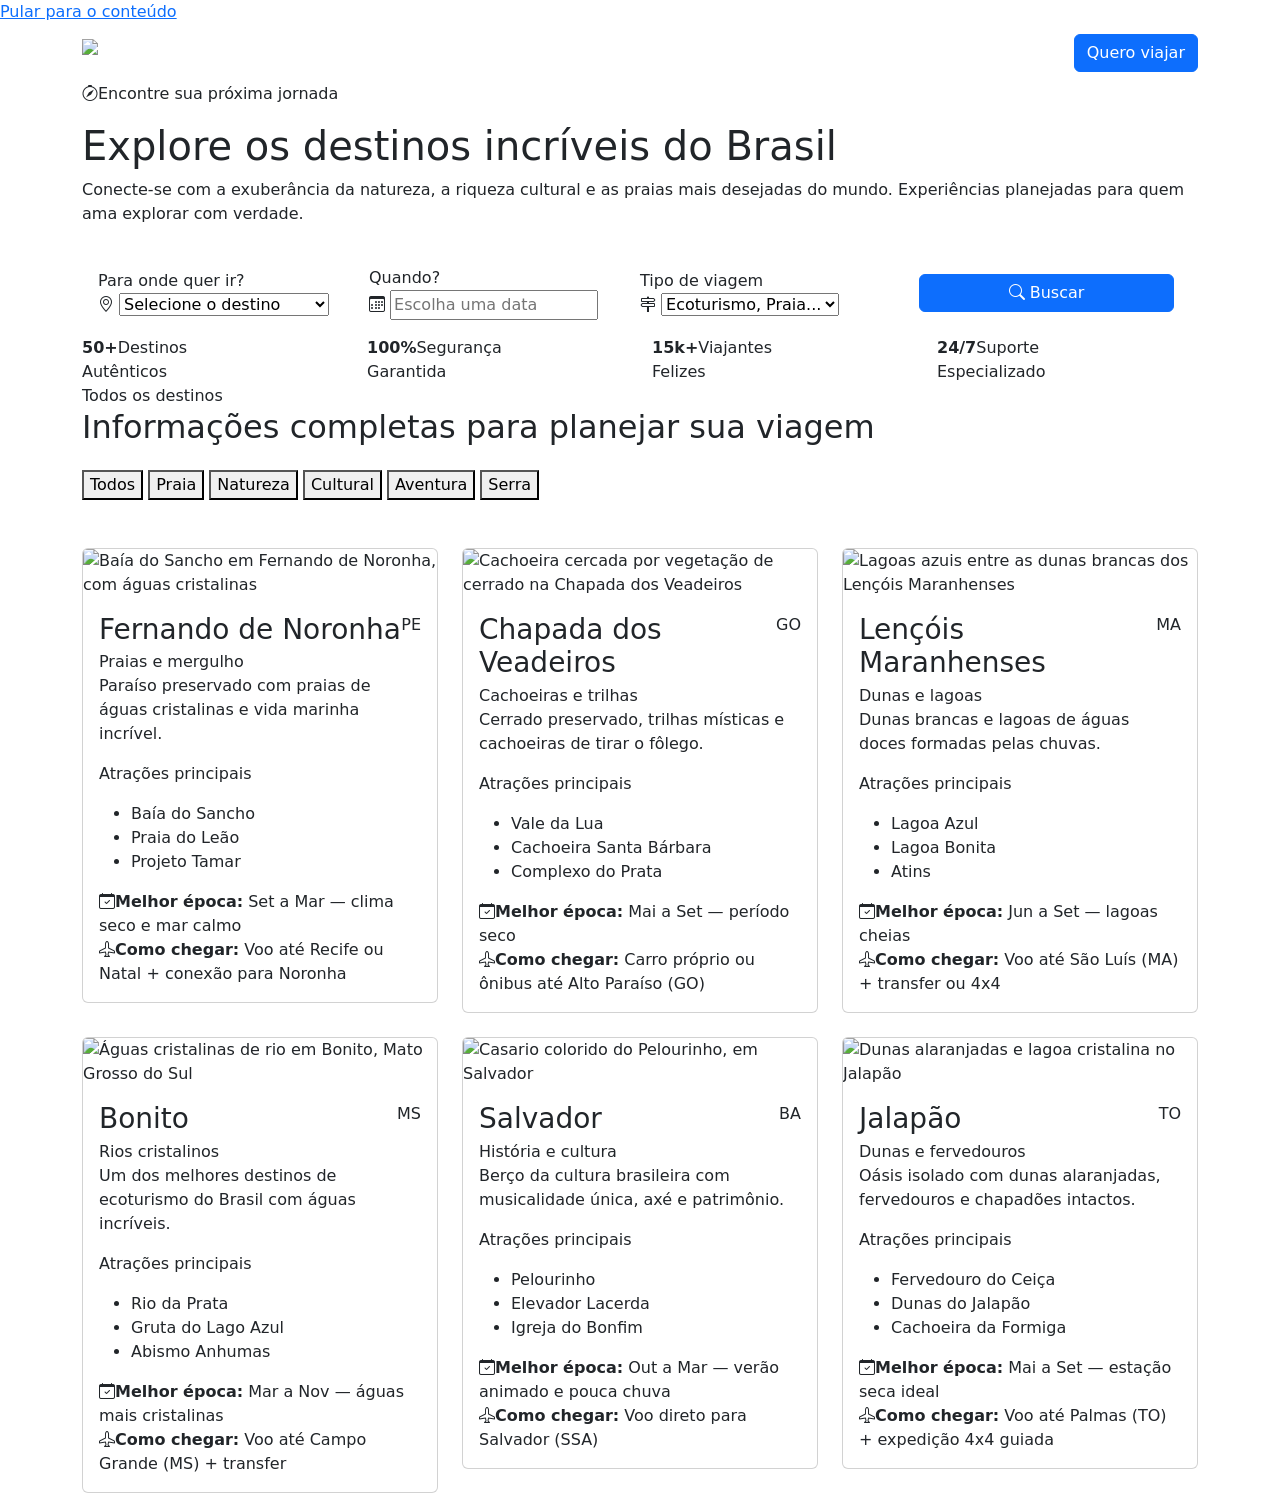
==== destinos.html @ 264ceb50 "Creação da pagina destinos.html" ====
<!DOCTYPE html>
<html lang="pt-BR">
<head>
    <meta charset="UTF-8">
    <meta name="viewport" content="width=device-width, initial-scale=1.0">
    <title>Destinos | Descubra Brasil - os lugares mais incríveis do país</title>
    <meta name="description" content="Explore destinos turísticos por todo o Brasil: praias, ecoturismo, cultura e aventura. Atrações, melhor época para visitar e como chegar em cada um.">
    <meta name="keywords" content="destinos turísticos brasil, praias, ecoturismo, roteiros de viagem, passeios brasil">
    <link rel="canonical" href="https://www.descubrabrasil.com.br/destinos.html">
    <meta property="og:title" content="Destinos | Descubra Brasil">
    <meta property="og:description" content="Conecte-se com a exuberância da natureza, a riqueza cultural e as praias mais desejadas do Brasil.">
    <meta property="og:image" content="img/destinos/fundoHeroDestinos.png">
    <meta property="og:type" content="website">
    <meta property="og:locale" content="pt_BR">
    <link rel="icon" href="img/geral/LogoAgencia.png" type="image/svg+xml">
    <link rel="preconnect" href="https://fonts.googleapis.com">
    <link href="https://fonts.googleapis.com/css2?family=Playfair+Display:wght@600;700&family=Inter:wght@400;500;600;700&family=Sacramento&display=swap" rel="stylesheet">
    <link rel="stylesheet" href="https://cdn.jsdelivr.net/npm/bootstrap@5.3.3/dist/css/bootstrap.min.css">
    <link rel="stylesheet" href="https://cdn.jsdelivr.net/npm/bootstrap-icons@1.11.3/font/bootstrap-icons.min.css">
    <link rel="stylesheet" href="css/style.css">
    <link rel="stylesheet" href="css/paginas.css">
    <link rel="stylesheet" href="css/responsive.css">
</head>
<body>
    <a href="#conteudo-principal" class="pular-para-conteudo">Pular para o conteúdo</a>

    <nav class="navbar navbar-expand-lg navbar-dark navbar-descubra sticky-top">
        <div class="container">
            <a class="navbar-brand" href="index.html">
                <img src="img/geral/LogoAgencia.png" alt="Descubra Brasil - página inicial" width="46" height="46">
                <span>Descubra Brasil</span>
            </a>
            <button class="navbar-toggler" type="button" data-bs-toggle="collapse" data-bs-target="#navPrincipal" aria-controls="navPrincipal" aria-expanded="false" aria-label="Abrir menu de navegação">
                <span class="navbar-toggler-icon"></span>
            </button>
            <div class="collapse navbar-collapse" id="navPrincipal">
                <ul class="navbar-nav mx-auto mb-2 mb-lg-0 gap-lg-2">
                    <li class="nav-item"><a class="nav-link" href="index.html">Início</a></li>
                    <li class="nav-item"><a class="nav-link active" aria-current="page" href="destinos.html">Destinos</a></li>
                    <li class="nav-item"><a class="nav-link" href="pacotes.html">Pacotes</a></li>
                    <li class="nav-item"><a class="nav-link" href="sobre.html">Sobre nós</a></li>
                </ul>
                <a href="pacotes.html" class="btn btn-primary">Quero viajar</a>
            </div>
        </div>
    </nav>

    <main id="conteudo-principal">
       
        <section class="hero" style="background-image: url('img/destinos/fundoHeroDestinos.png');">
            <div class="container">
                <div class="hero-conteudo centralizado">
                    <span class="selo-hero mb-3 d-inline-flex"><i class="bi bi-compass"></i> Encontre sua próxima jornada</span>
                    <h1>Explore os destinos incríveis do Brasil</h1>
                    <p class="hero-texto mb-4">Conecte-se com a exuberância da natureza, a riqueza cultural e as praias mais desejadas do mundo. Experiências planejadas para quem ama explorar com verdade.</p>
                </div>

                <form class="busca-hero row g-0 align-items-center p-3" role="search" aria-label="Buscar destino" onsubmit="return false;">
                    <div class="col-md-3 campo-busca">
                        <label for="busca-destino">Para onde quer ir?</label>
                        <div class="valor-campo"><i class="bi bi-geo-alt"></i>
                            <select id="busca-destino" name="destino" class="form-select-plain">
                                <option value="">Selecione o destino</option>
                                <option>Fernando de Noronha</option>
                                <option>Chapada dos Veadeiros</option>
                                <option>Lençóis Maranhenses</option>
                                <option>Bonito</option>
                                <option>Salvador</option>
                                <option>Jalapão</option>
                            </select>
                        </div>
                    </div>
                    <div class="col-md-3 campo-busca">
                        <label for="busca-data">Quando?</label>
                        <div class="valor-campo"><i class="bi bi-calendar3"></i>
                            <input type="text" id="busca-data" name="data" placeholder="Escolha uma data" onfocus="(this.type='date')">
                        </div>
                    </div>
                    <div class="col-md-3 campo-busca">
                        <label for="busca-tipo">Tipo de viagem</label>
                        <div class="valor-campo"><i class="bi bi-signpost-2"></i>
                            <select id="busca-tipo" name="tipo">
                                <option value="">Ecoturismo, Praia...</option>
                                <option>Ecoturismo</option>
                                <option>Cultural</option>
                                <option>Praia</option>
                                <option>Aventura</option>
                                <option>Gastronômico</option>
                            </select>
                        </div>
                    </div>
                    <div class="col-md-3 p-2">
                        <button type="submit" class="btn btn-primary w-100"><i class="bi bi-search"></i> Buscar</button>
                    </div>
                </form>

                <div class="row estatisticas-hero">
                    <div class="col-6 col-lg-3"><strong>50+</strong><span>Destinos<br>Autênticos</span></div>
                    <div class="col-6 col-lg-3"><strong>100%</strong><span>Segurança<br>Garantida</span></div>
                    <div class="col-6 col-lg-3"><strong>15k+</strong><span>Viajantes<br>Felizes</span></div>
                    <div class="col-6 col-lg-3"><strong>24/7</strong><span>Suporte<br>Especializado</span></div>
                </div>
            </div>
        </section>

        
        <section class="secao" aria-labelledby="titulo-destinos">
            <div class="container">
                <div class="d-flex justify-content-between align-items-end flex-wrap gap-3 mb-4">
                    <div>
                        <span class="eyebrow">Todos os destinos</span>
                        <h2 id="titulo-destinos" class="mb-0">Informações completas para planejar sua viagem</h2>
                    </div>
                </div>

                <div class="filtros-pilula mb-5" data-filtro-grupo data-filtro-alvo="[data-categoria]">
                    <button class="pilula ativa" data-categoria="todos">Todos</button>
                    <button class="pilula" data-categoria="praia">Praia</button>
                    <button class="pilula" data-categoria="natureza">Natureza</button>
                    <button class="pilula" data-categoria="cultural">Cultural</button>
                    <button class="pilula" data-categoria="aventura">Aventura</button>
                    <button class="pilula" data-categoria="serra">Serra</button>
                </div>

                <div class="row g-4">
                    <div class="col-lg-4 col-md-6">
                        <article class="card card-destino" data-categoria="praia">
                            <img src="img/destinos/fernandoNoronhaD.png" class="card-img-top" alt="Baía do Sancho em Fernando de Noronha, com águas cristalinas" loading="lazy">
                            <div class="card-body">
                                <div class="d-flex justify-content-between align-items-start mb-1">
                                    <h3 class="card-title mb-0">Fernando de Noronha</h3>
                                    <span class="uf">PE</span>
                                </div>
                                <span class="subtitulo-destino">Praias e mergulho</span>
                                <p class="descricao-destino">Paraíso preservado com praias de águas cristalinas e vida marinha incrível.</p>
                                <div class="lista-atracoes">
                                    <p>Atrações principais</p>
                                    <ul>
                                        <li>Baía do Sancho</li>
                                        <li>Praia do Leão</li>
                                        <li>Projeto Tamar</li>
                                    </ul>
                                </div>
                                <div class="info-pratica">
                                    <div><i class="bi bi-calendar-check"></i><span><strong>Melhor época:</strong> Set a Mar — clima seco e mar calmo</span></div>
                                    <div><i class="bi bi-airplane"></i><span><strong>Como chegar:</strong> Voo até Recife ou Natal + conexão para Noronha</span></div>
                                </div>
                            </div>
                        </article>
                    </div>

                    <div class="col-lg-4 col-md-6">
                        <article class="card card-destino" data-categoria="aventura serra">
                            <img src="img/destinos/chapadaVeadeirosD.png" class="card-img-top" alt="Cachoeira cercada por vegetação de cerrado na Chapada dos Veadeiros" loading="lazy">
                            <div class="card-body">
                                <div class="d-flex justify-content-between align-items-start mb-1">
                                    <h3 class="card-title mb-0">Chapada dos Veadeiros</h3>
                                    <span class="uf">GO</span>
                                </div>
                                <span class="subtitulo-destino">Cachoeiras e trilhas</span>
                                <p class="descricao-destino">Cerrado preservado, trilhas místicas e cachoeiras de tirar o fôlego.</p>
                                <div class="lista-atracoes">
                                    <p>Atrações principais</p>
                                    <ul>
                                        <li>Vale da Lua</li>
                                        <li>Cachoeira Santa Bárbara</li>
                                        <li>Complexo do Prata</li>
                                    </ul>
                                </div>
                                <div class="info-pratica">
                                    <div><i class="bi bi-calendar-check"></i><span><strong>Melhor época:</strong> Mai a Set — período seco</span></div>
                                    <div><i class="bi bi-airplane"></i><span><strong>Como chegar:</strong> Carro próprio ou ônibus até Alto Paraíso (GO)</span></div>
                                </div>
                            </div>
                        </article>
                    </div>

                    <div class="col-lg-4 col-md-6">
                        <article class="card card-destino" data-categoria="natureza">
                            <img src="img/destinos/lencoisMaranhenseD.png" class="card-img-top" alt="Lagoas azuis entre as dunas brancas dos Lençóis Maranhenses" loading="lazy">
                            <div class="card-body">
                                <div class="d-flex justify-content-between align-items-start mb-1">
                                    <h3 class="card-title mb-0">Lençóis Maranhenses</h3>
                                    <span class="uf">MA</span>
                                </div>
                                <span class="subtitulo-destino">Dunas e lagoas</span>
                                <p class="descricao-destino">Dunas brancas e lagoas de águas doces formadas pelas chuvas.</p>
                                <div class="lista-atracoes">
                                    <p>Atrações principais</p>
                                    <ul>
                                        <li>Lagoa Azul</li>
                                        <li>Lagoa Bonita</li>
                                        <li>Atins</li>
                                    </ul>
                                </div>
                                <div class="info-pratica">
                                    <div><i class="bi bi-calendar-check"></i><span><strong>Melhor época:</strong> Jun a Set — lagoas cheias</span></div>
                                    <div><i class="bi bi-airplane"></i><span><strong>Como chegar:</strong> Voo até São Luís (MA) + transfer ou 4x4</span></div>
                                </div>
                            </div>
                        </article>
                    </div>

                    <div class="col-lg-4 col-md-6">
                        <article class="card card-destino" data-categoria="natureza aventura">
                            <img src="img/destinos/bonito.png" class="card-img-top" alt="Águas cristalinas de rio em Bonito, Mato Grosso do Sul" loading="lazy">
                            <div class="card-body">
                                <div class="d-flex justify-content-between align-items-start mb-1">
                                    <h3 class="card-title mb-0">Bonito</h3>
                                    <span class="uf">MS</span>
                                </div>
                                <span class="subtitulo-destino">Rios cristalinos</span>
                                <p class="descricao-destino">Um dos melhores destinos de ecoturismo do Brasil com águas incríveis.</p>
                                <div class="lista-atracoes">
                                    <p>Atrações principais</p>
                                    <ul>
                                        <li>Rio da Prata</li>
                                        <li>Gruta do Lago Azul</li>
                                        <li>Abismo Anhumas</li>
                                    </ul>
                                </div>
                                <div class="info-pratica">
                                    <div><i class="bi bi-calendar-check"></i><span><strong>Melhor época:</strong> Mar a Nov — águas mais cristalinas</span></div>
                                    <div><i class="bi bi-airplane"></i><span><strong>Como chegar:</strong> Voo até Campo Grande (MS) + transfer</span></div>
                                </div>
                            </div>
                        </article>
                    </div>

                    <div class="col-lg-4 col-md-6">
                        <article class="card card-destino" data-categoria="cultural">
                            <img src="img/destinos/SalvadorD.png" class="card-img-top" alt="Casario colorido do Pelourinho, em Salvador" loading="lazy">
                            <div class="card-body">
                                <div class="d-flex justify-content-between align-items-start mb-1">
                                    <h3 class="card-title mb-0">Salvador</h3>
                                    <span class="uf">BA</span>
                                </div>
                                <span class="subtitulo-destino">História e cultura</span>
                                <p class="descricao-destino">Berço da cultura brasileira com musicalidade única, axé e patrimônio.</p>
                                <div class="lista-atracoes">
                                    <p>Atrações principais</p>
                                    <ul>
                                        <li>Pelourinho</li>
                                        <li>Elevador Lacerda</li>
                                        <li>Igreja do Bonfim</li>
                                    </ul>
                                </div>
                                <div class="info-pratica">
                                    <div><i class="bi bi-calendar-check"></i><span><strong>Melhor época:</strong> Out a Mar — verão animado e pouca chuva</span></div>
                                    <div><i class="bi bi-airplane"></i><span><strong>Como chegar:</strong> Voo direto para Salvador (SSA)</span></div>
                                </div>
                            </div>
                        </article>
                    </div>

                    <div class="col-lg-4 col-md-6">
                        <article class="card card-destino" data-categoria="natureza aventura">
                            <img src="img/destinos/jalapaoD.png" class="card-img-top" alt="Dunas alaranjadas e lagoa cristalina no Jalapão" loading="lazy">
                            <div class="card-body">
                                <div class="d-flex justify-content-between align-items-start mb-1">
                                    <h3 class="card-title mb-0">Jalapão</h3>
                                    <span class="uf">TO</span>
                                </div>
                                <span class="subtitulo-destino">Dunas e fervedouros</span>
                                <p class="descricao-destino">Oásis isolado com dunas alaranjadas, fervedouros e chapadões intactos.</p>
                                <div class="lista-atracoes">
                                    <p>Atrações principais</p>
                                    <ul>
                                        <li>Fervedouro do Ceiça</li>
                                        <li>Dunas do Jalapão</li>
                                        <li>Cachoeira da Formiga</li>
                                    </ul>
                                </div>
                                <div class="info-pratica">
                                    <div><i class="bi bi-calendar-check"></i><span><strong>Melhor época:</strong> Mai a Set — estação seca ideal</span></div>
                                    <div><i class="bi bi-airplane"></i><span><strong>Como chegar:</strong> Voo até Palmas (TO) + expedição 4x4 guiada</span></div>
                                </div>
                            </div>
                        </article>
                    </div>
                </div>
            </div>
        </section>

     
</body>
</html>
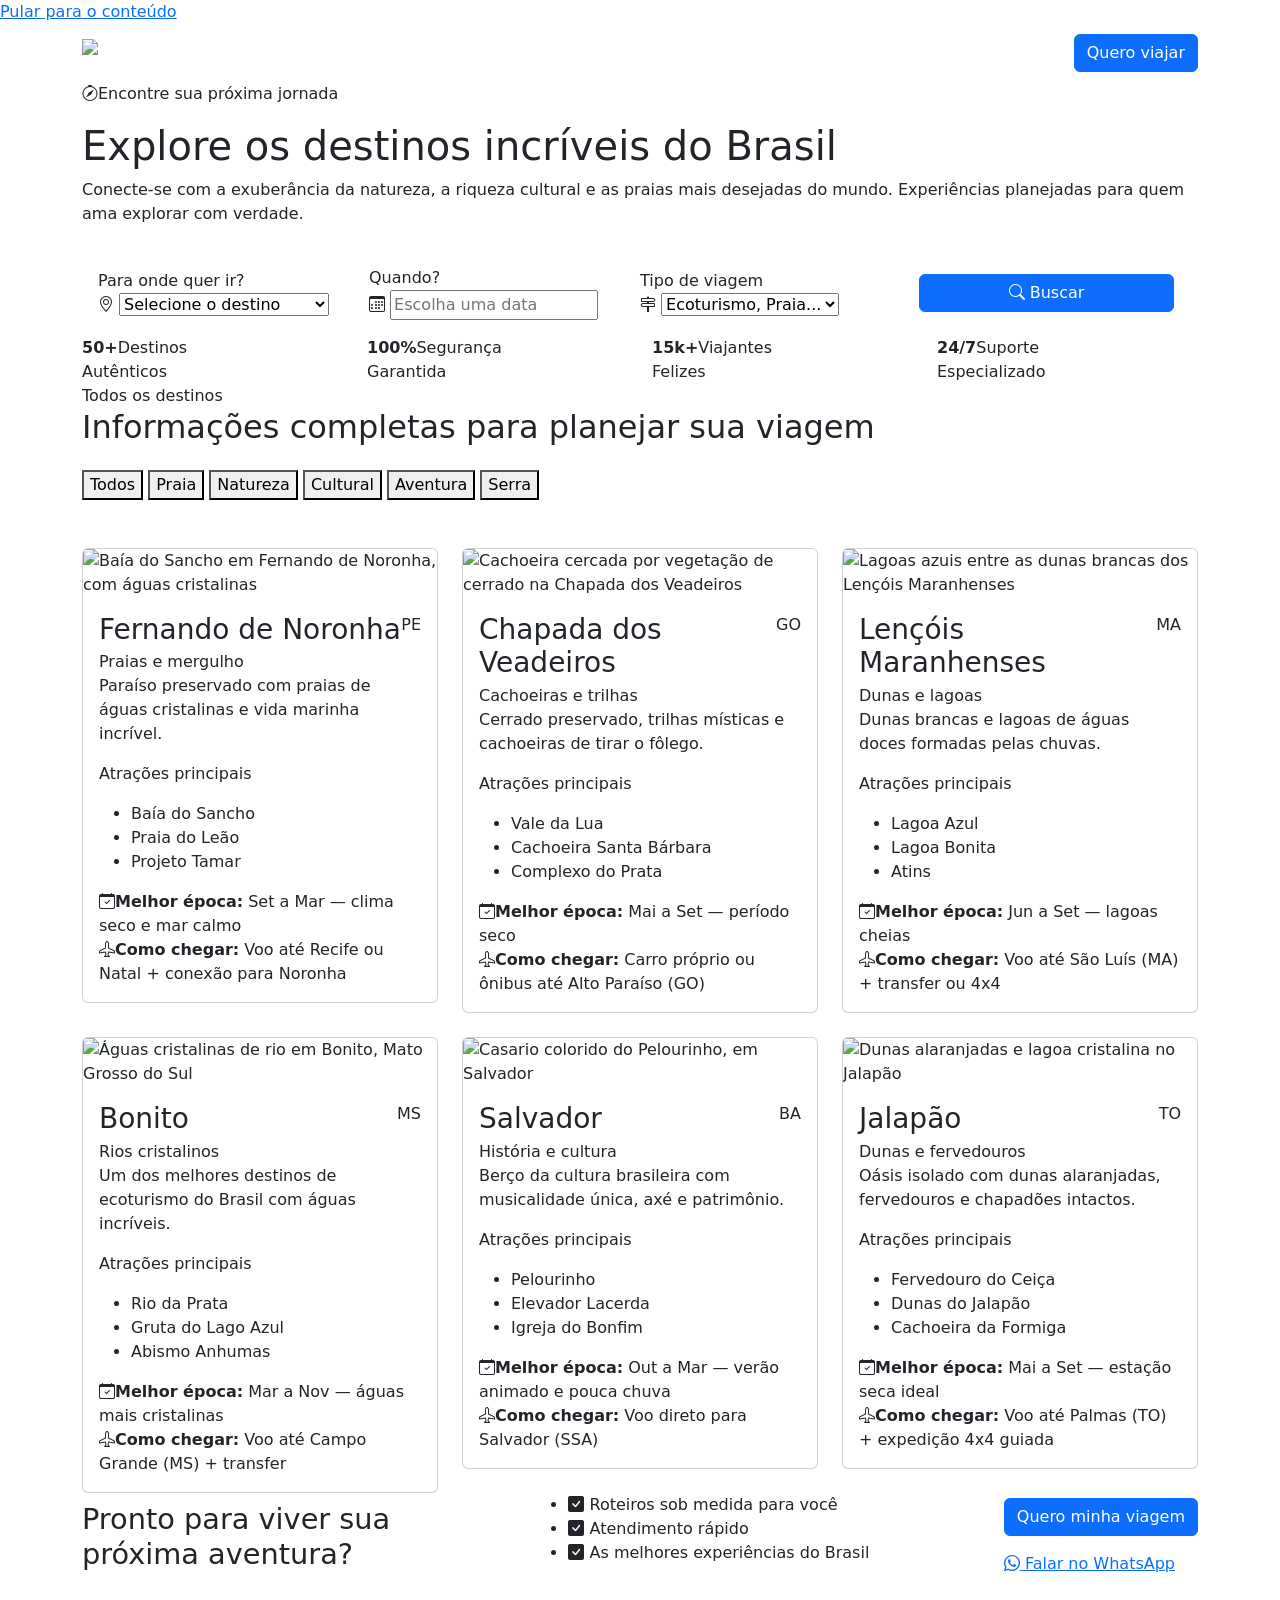
==== commit 916a863e: "Continuação destinos.html" ====
--- a/destinos.html
+++ b/destinos.html
@@ -282,6 +282,25 @@
             </div>
         </section>
 
-     
+        <section class="pb-5" aria-labelledby="titulo-cta-final-destinos">
+            <div class="container">
+                <div class="cta-final-caixa" style="background-image: url('img/home/PraiaFoooter.png');">
+                    <div class="cta-final-painel d-flex align-items-center justify-content-between flex-wrap gap-4">
+                        <h2 id="titulo-cta-final-destinos" class="mb-0" style="font-size:1.8rem; max-width:320px;">Pronto para viver sua próxima aventura?</h2>
+                        <ul class="lista-check">
+                            <li><i class="bi bi-check-square-fill"></i> Roteiros sob medida para você</li>
+                            <li><i class="bi bi-check-square-fill"></i> Atendimento rápido</li>
+                            <li><i class="bi bi-check-square-fill"></i> As melhores experiências do Brasil</li>
+                        </ul>
+                        <div class="d-flex flex-column align-items-start gap-3">
+                            <a href="pacotes.html" class="btn btn-primary">Quero minha viagem</a>
+                            <a href="https://wa.me/5500000000000" class="link-whatsapp" target="_blank" rel="noopener"><i class="bi bi-whatsapp"></i> Falar no WhatsApp</a>
+                        </div>
+                    </div>
+                </div>
+            </div>
+        </section>
+    </main>
+        
 </body>
 </html>
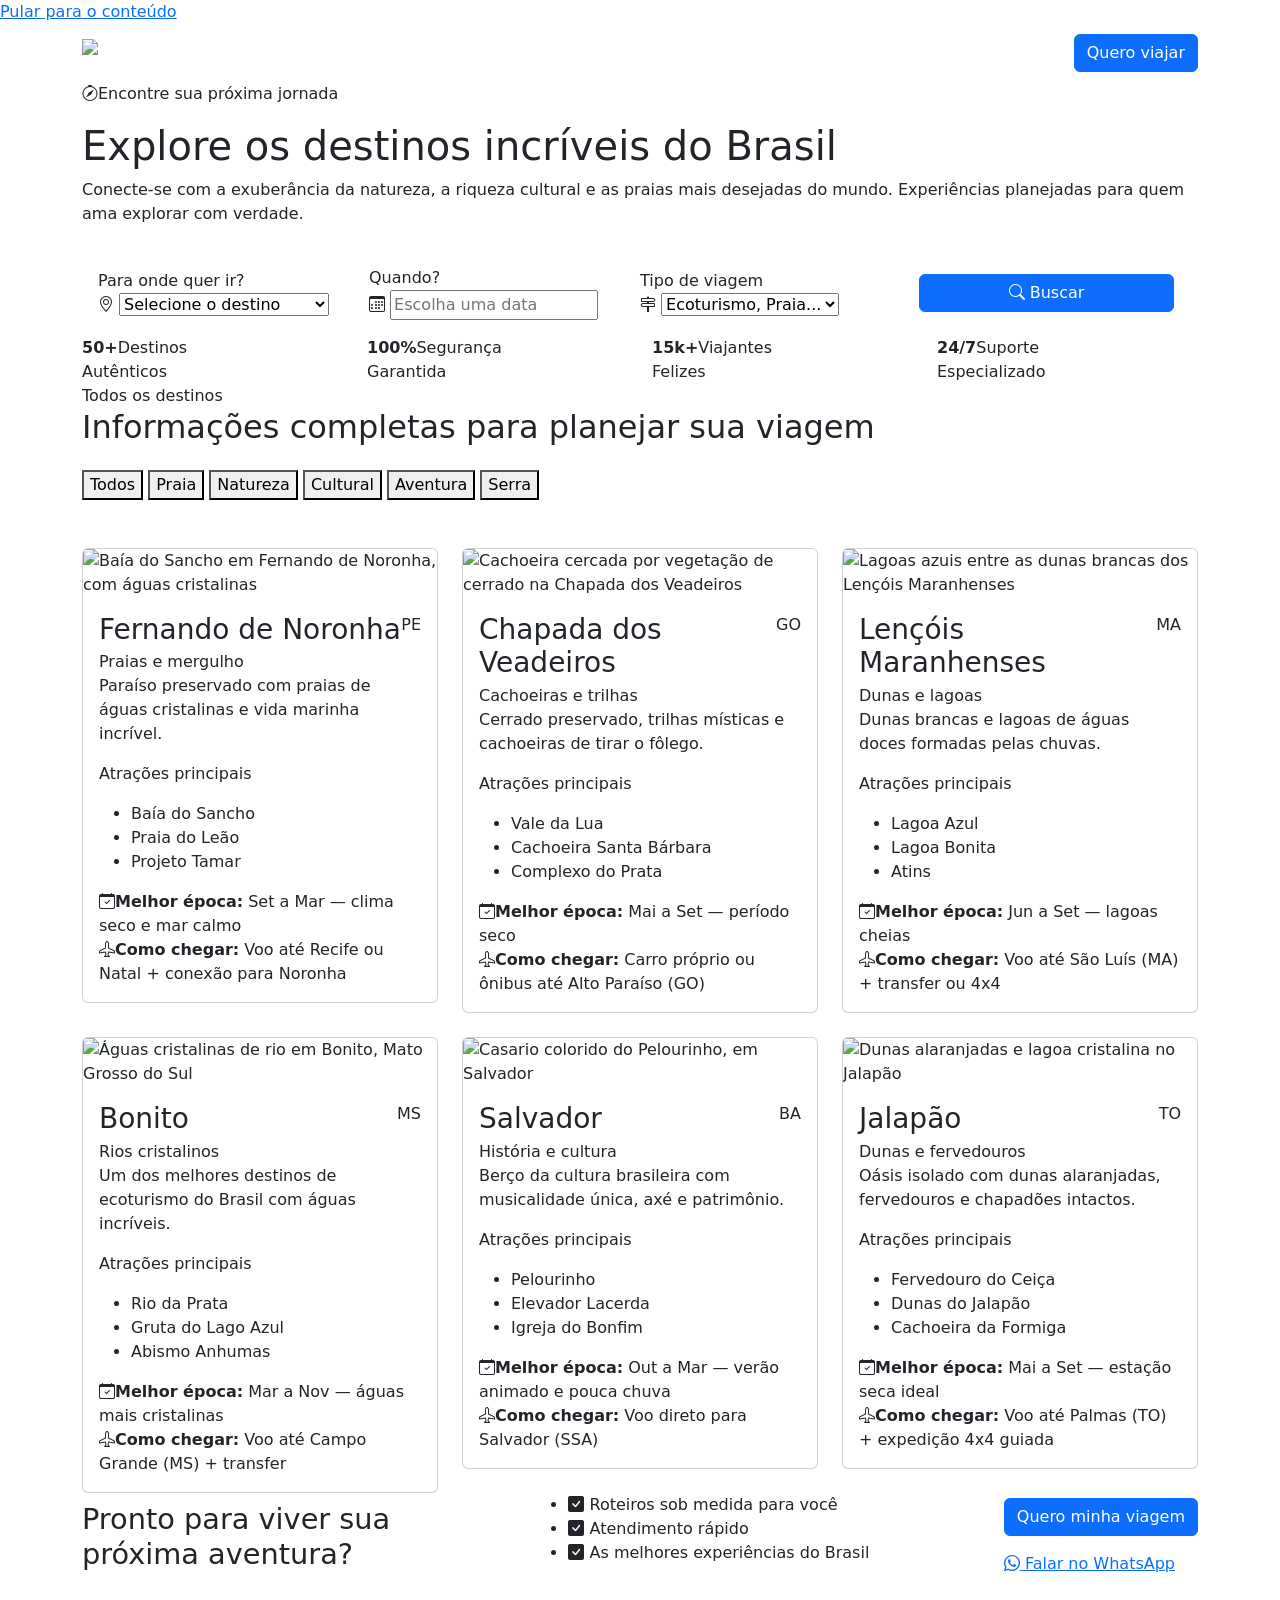
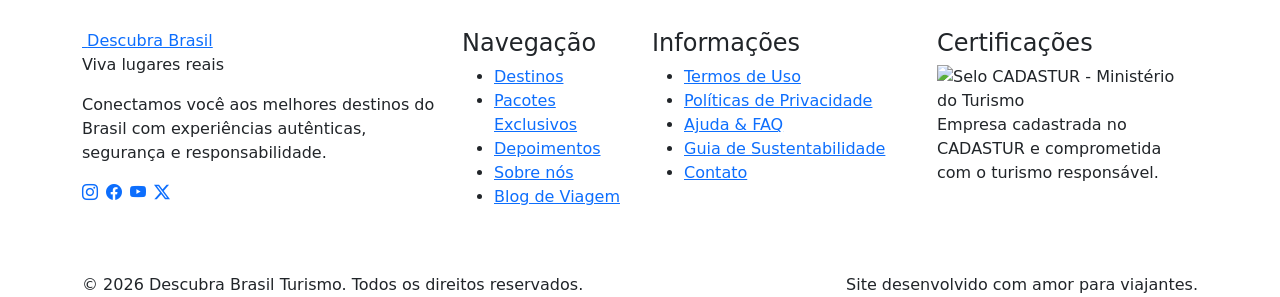
==== commit 80aa2d77: "Finalização destinos.html" ====
--- a/destinos.html
+++ b/destinos.html
@@ -301,6 +301,65 @@
             </div>
         </section>
     </main>
+
+        <footer class="rodape">
+        <div class="container">
+            <div class="row gy-5 pb-5 rodape-grade">
+                <div class="col-lg-4 col-md-6 rodape-marca h-card">
+                    <a href="index.html" class="marca">
+                        <img src="img/geral/LogoAgencia.png" alt="">
+                        <span class="nome-marca p-name">Descubra Brasil</span>
+                    </a>
+                    <p class="rodape-tagline">Viva lugares reais</p>
+                    <p>Conectamos você aos melhores destinos do Brasil com experiências autênticas, segurança e responsabilidade.</p>
+                    <div class="rodape-social d-flex gap-2">
+                        <a href="#" aria-label="Descubra Brasil no Instagram"><i class="bi bi-instagram"></i></a>
+                        <a href="#" aria-label="Descubra Brasil no Facebook"><i class="bi bi-facebook"></i></a>
+                        <a href="#" aria-label="Descubra Brasil no YouTube"><i class="bi bi-youtube"></i></a>
+                        <a href="#" aria-label="Descubra Brasil no X"><i class="bi bi-twitter-x"></i></a>
+                    </div>
+                </div>
+
+                <nav class="col-lg-2 col-md-6" aria-label="Navegação do rodapé">
+                    <h4>Navegação</h4>
+                    <ul>
+                        <li><a href="destinos.html">Destinos</a></li>
+                        <li><a href="pacotes.html">Pacotes Exclusivos</a></li>
+                        <li><a href="sobre.html#depoimentos">Depoimentos</a></li>
+                        <li><a href="sobre.html">Sobre nós</a></li>
+                        <li><a href="#" onclick="return false;">Blog de Viagem</a></li>
+                    </ul>
+                </nav>
+
+                <nav class="col-lg-3 col-md-6" aria-label="Informações institucionais">
+                    <h4>Informações</h4>
+                    <ul>
+                        <li><a href="#" onclick="return false;">Termos de Uso</a></li>
+                        <li><a href="#" onclick="return false;">Políticas de Privacidade</a></li>
+                        <li><a href="#" onclick="return false;">Ajuda &amp; FAQ</a></li>
+                        <li><a href="#" onclick="return false;">Guia de Sustentabilidade</a></li>
+                        <li><a href="#" onclick="return false;">Contato</a></li>
+                    </ul>
+                </nav>
+
+                <div class="col-lg-3 col-md-6 rodape-certificacao">
+                    <h4>Certificações</h4>
+                    <div class="selo-cadastur" role="img" aria-label="Selo CADASTUR - Ministério do Turismo">
+                        <img src="img/geral/cadastur.png" alt="Selo CADASTUR - Ministério do Turismo">
+                    </div>
+                    <p>Empresa cadastrada no CADASTUR e comprometida com o turismo responsável.</p>
+                </div>
+            </div>
+
+            <div class="rodape-inferior d-flex justify-content-between flex-wrap gap-2">
+                <p class="mb-0">&copy; 2026 Descubra Brasil Turismo. Todos os direitos reservados.</p>
+                <p class="mb-0">Site desenvolvido com amor para viajantes.</p>
+            </div>
+        </div>
+    </footer>
+
+    <script src="https://cdn.jsdelivr.net/npm/bootstrap@5.3.3/dist/js/bootstrap.bundle.min.js"></script>
+    <script src="js/script.js"></script>
         
 </body>
 </html>
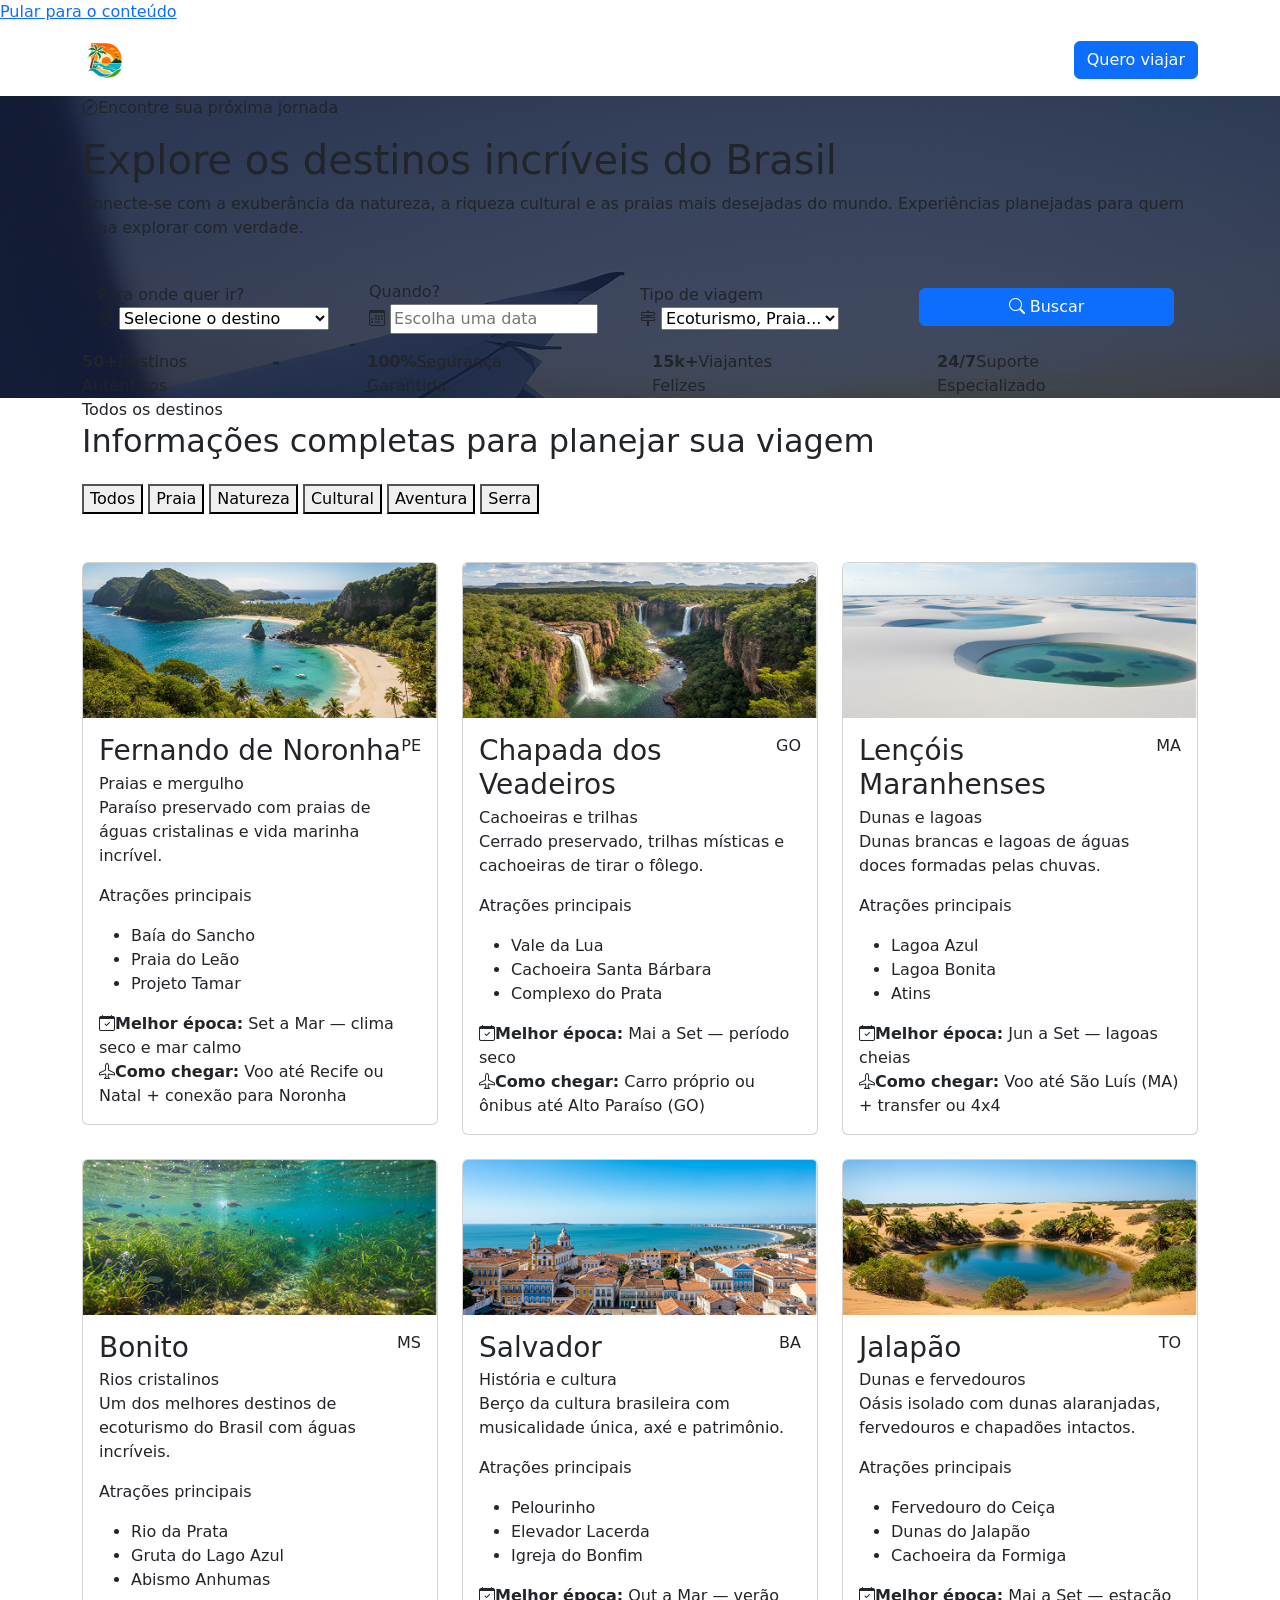
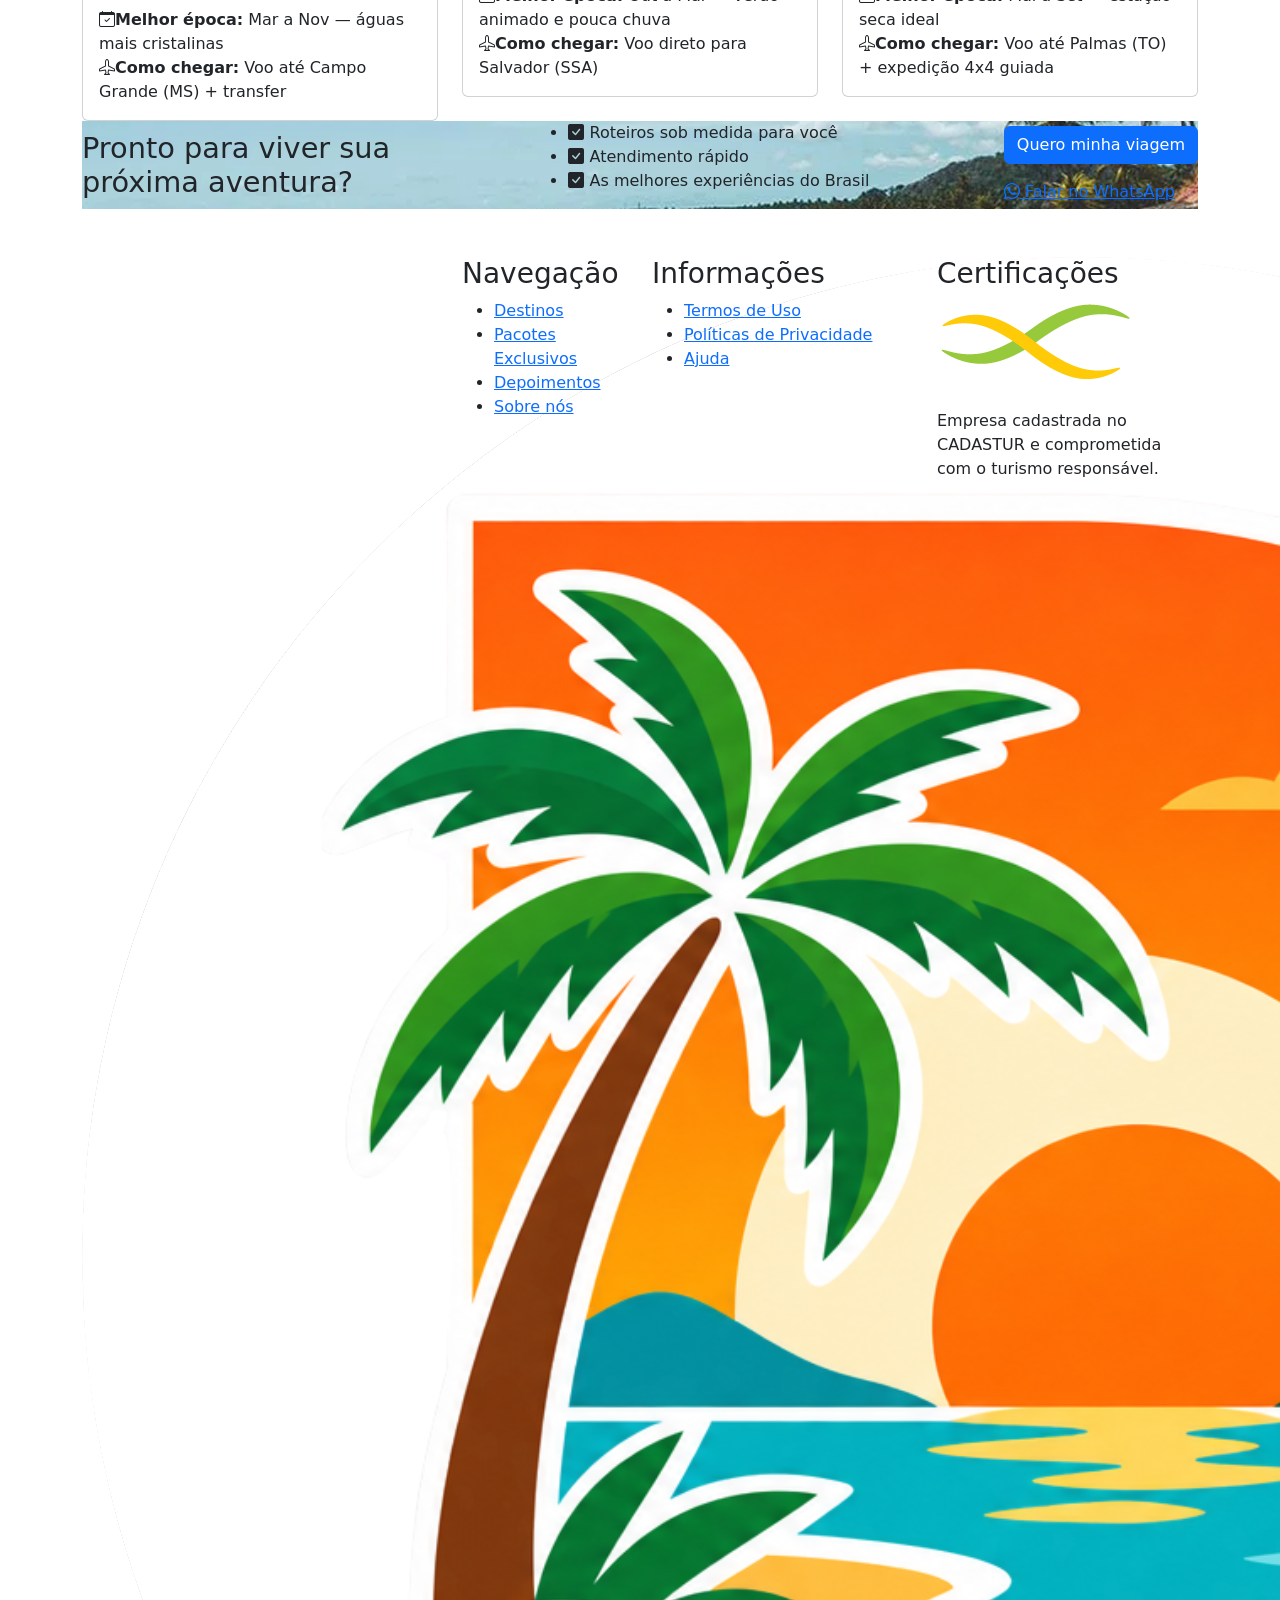
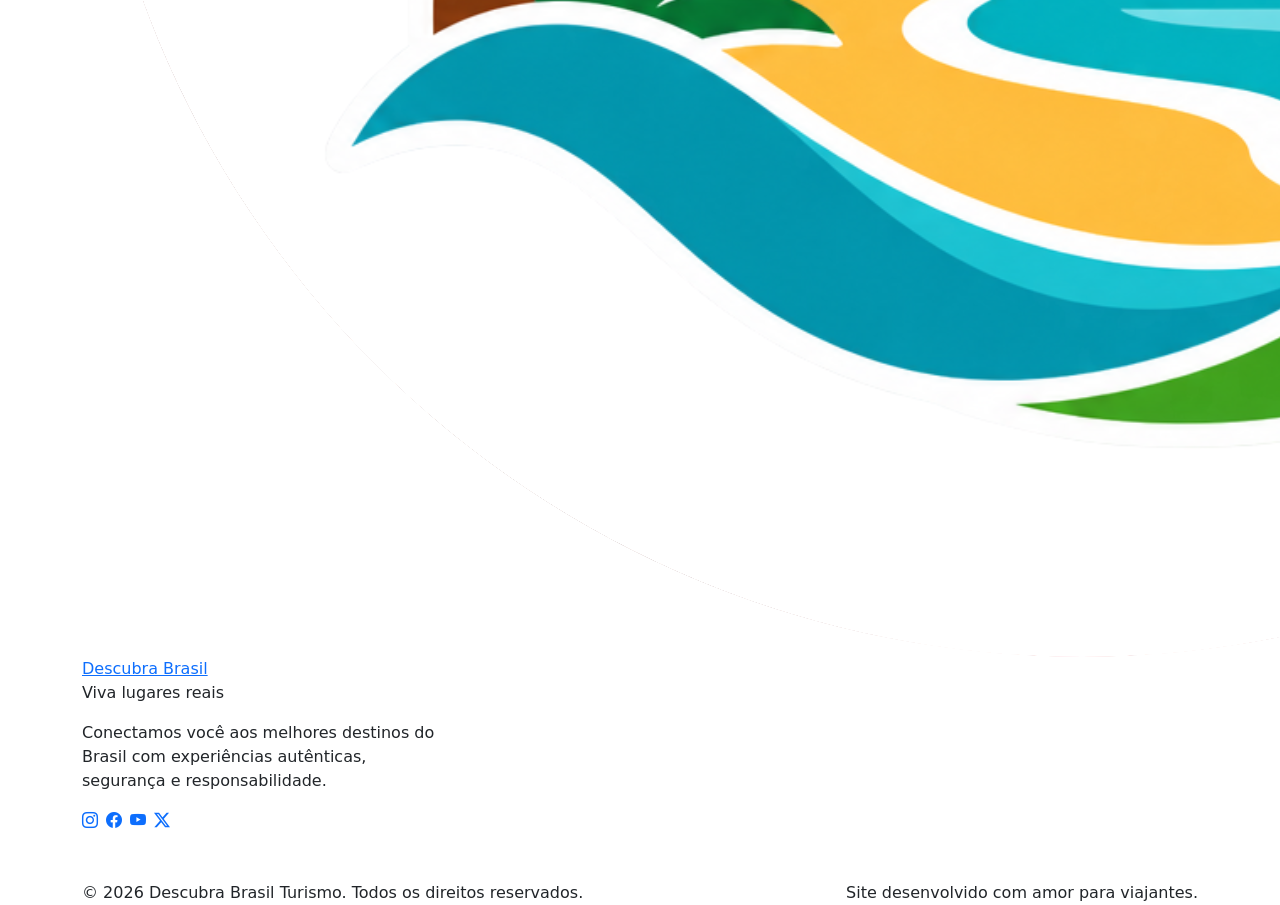
==== commit de971ef0: "destinos.html e pacotes.html formatados para validação da extenção w3c do VS Code" ====
--- a/destinos.html
+++ b/destinos.html
@@ -1,26 +1,32 @@
 <!DOCTYPE html>
 <html lang="pt-BR">
+
 <head>
     <meta charset="UTF-8">
     <meta name="viewport" content="width=device-width, initial-scale=1.0">
     <title>Destinos | Descubra Brasil - os lugares mais incríveis do país</title>
-    <meta name="description" content="Explore destinos turísticos por todo o Brasil: praias, ecoturismo, cultura e aventura. Atrações, melhor época para visitar e como chegar em cada um.">
+    <meta name="description"
+        content="Explore destinos turísticos por todo o Brasil: praias, ecoturismo, cultura e aventura. Atrações, melhor época para visitar e como chegar em cada um.">
     <meta name="keywords" content="destinos turísticos brasil, praias, ecoturismo, roteiros de viagem, passeios brasil">
     <link rel="canonical" href="https://www.descubrabrasil.com.br/destinos.html">
     <meta property="og:title" content="Destinos | Descubra Brasil">
-    <meta property="og:description" content="Conecte-se com a exuberância da natureza, a riqueza cultural e as praias mais desejadas do Brasil.">
+    <meta property="og:description"
+        content="Conecte-se com a exuberância da natureza, a riqueza cultural e as praias mais desejadas do Brasil.">
     <meta property="og:image" content="img/destinos/fundoHeroDestinos.png">
     <meta property="og:type" content="website">
     <meta property="og:locale" content="pt_BR">
     <link rel="icon" href="img/geral/LogoAgencia.png" type="image/svg+xml">
     <link rel="preconnect" href="https://fonts.googleapis.com">
-    <link href="https://fonts.googleapis.com/css2?family=Playfair+Display:wght@600;700&family=Inter:wght@400;500;600;700&family=Sacramento&display=swap" rel="stylesheet">
+    <link
+        href="https://fonts.googleapis.com/css2?family=Playfair+Display:wght@600;700&family=Inter:wght@400;500;600;700&family=Sacramento&display=swap"
+        rel="stylesheet">
     <link rel="stylesheet" href="https://cdn.jsdelivr.net/npm/bootstrap@5.3.3/dist/css/bootstrap.min.css">
     <link rel="stylesheet" href="https://cdn.jsdelivr.net/npm/bootstrap-icons@1.11.3/font/bootstrap-icons.min.css">
     <link rel="stylesheet" href="css/style.css">
     <link rel="stylesheet" href="css/paginas.css">
     <link rel="stylesheet" href="css/responsive.css">
 </head>
+
 <body>
     <a href="#conteudo-principal" class="pular-para-conteudo">Pular para o conteúdo</a>
 
@@ -30,32 +36,37 @@
                 <img src="img/geral/LogoAgencia.png" alt="Descubra Brasil - página inicial" width="46" height="46">
                 <span>Descubra Brasil</span>
             </a>
-            <button class="navbar-toggler" type="button" data-bs-toggle="collapse" data-bs-target="#navPrincipal" aria-controls="navPrincipal" aria-expanded="false" aria-label="Abrir menu de navegação">
+            <button class="navbar-toggler" type="button" data-bs-toggle="collapse" data-bs-target="#navPrincipal"
+                aria-controls="navPrincipal" aria-expanded="false" aria-label="Abrir menu de navegação">
                 <span class="navbar-toggler-icon"></span>
             </button>
             <div class="collapse navbar-collapse" id="navPrincipal">
                 <ul class="navbar-nav mx-auto mb-2 mb-lg-0 gap-lg-2">
                     <li class="nav-item"><a class="nav-link" href="index.html">Início</a></li>
-                    <li class="nav-item"><a class="nav-link active" aria-current="page" href="destinos.html">Destinos</a></li>
+                    <li class="nav-item"><a class="nav-link active" aria-current="page"
+                            href="destinos.html">Destinos</a></li>
                     <li class="nav-item"><a class="nav-link" href="pacotes.html">Pacotes</a></li>
                     <li class="nav-item"><a class="nav-link" href="sobre.html">Sobre nós</a></li>
                 </ul>
-                <a href="pacotes.html" class="btn btn-primary">Quero viajar</a>
+                <a href="pacotes.html" class="btn btn-primary nav-btn">Quero viajar</a>
             </div>
         </div>
     </nav>
 
     <main id="conteudo-principal">
-       
+
         <section class="hero" style="background-image: url('img/destinos/fundoHeroDestinos.png');">
             <div class="container">
                 <div class="hero-conteudo centralizado">
-                    <span class="selo-hero mb-3 d-inline-flex"><i class="bi bi-compass"></i> Encontre sua próxima jornada</span>
+                    <span class="selo-hero mb-3 d-inline-flex"><i class="bi bi-compass"></i> Encontre sua próxima
+                        jornada</span>
                     <h1>Explore os destinos incríveis do Brasil</h1>
-                    <p class="hero-texto mb-4">Conecte-se com a exuberância da natureza, a riqueza cultural e as praias mais desejadas do mundo. Experiências planejadas para quem ama explorar com verdade.</p>
-                </div>
-
-                <form class="busca-hero row g-0 align-items-center p-3" role="search" aria-label="Buscar destino" onsubmit="return false;">
+                    <p class="hero-texto mb-4">Conecte-se com a exuberância da natureza, a riqueza cultural e as praias
+                        mais desejadas do mundo. Experiências planejadas para quem ama explorar com verdade.</p>
+                </div>
+
+                <form class="busca-hero row g-0 align-items-center p-3" role="search" aria-label="Buscar destino"
+                    onsubmit="return false;">
                     <div class="col-md-3 campo-busca">
                         <label for="busca-destino">Para onde quer ir?</label>
                         <div class="valor-campo"><i class="bi bi-geo-alt"></i>
@@ -73,7 +84,8 @@
                     <div class="col-md-3 campo-busca">
                         <label for="busca-data">Quando?</label>
                         <div class="valor-campo"><i class="bi bi-calendar3"></i>
-                            <input type="text" id="busca-data" name="data" placeholder="Escolha uma data" onfocus="(this.type='date')">
+                            <input type="text" id="busca-data" name="data" placeholder="Escolha uma data"
+                                onfocus="(this.type='date')">
                         </div>
                     </div>
                     <div class="col-md-3 campo-busca">
@@ -103,7 +115,7 @@
             </div>
         </section>
 
-        
+
         <section class="secao" aria-labelledby="titulo-destinos">
             <div class="container">
                 <div class="d-flex justify-content-between align-items-end flex-wrap gap-3 mb-4">
@@ -125,14 +137,16 @@
                 <div class="row g-4">
                     <div class="col-lg-4 col-md-6">
                         <article class="card card-destino" data-categoria="praia">
-                            <img src="img/destinos/fernandoNoronhaD.png" class="card-img-top" alt="Baía do Sancho em Fernando de Noronha, com águas cristalinas" loading="lazy">
+                            <img src="img/destinos/fernandoNoronhaD.png" class="card-img-top"
+                                alt="Baía do Sancho em Fernando de Noronha, com águas cristalinas" loading="lazy">
                             <div class="card-body">
                                 <div class="d-flex justify-content-between align-items-start mb-1">
                                     <h3 class="card-title mb-0">Fernando de Noronha</h3>
                                     <span class="uf">PE</span>
                                 </div>
                                 <span class="subtitulo-destino">Praias e mergulho</span>
-                                <p class="descricao-destino">Paraíso preservado com praias de águas cristalinas e vida marinha incrível.</p>
+                                <p class="descricao-destino">Paraíso preservado com praias de águas cristalinas e vida
+                                    marinha incrível.</p>
                                 <div class="lista-atracoes">
                                     <p>Atrações principais</p>
                                     <ul>
@@ -142,8 +156,10 @@
                                     </ul>
                                 </div>
                                 <div class="info-pratica">
-                                    <div><i class="bi bi-calendar-check"></i><span><strong>Melhor época:</strong> Set a Mar — clima seco e mar calmo</span></div>
-                                    <div><i class="bi bi-airplane"></i><span><strong>Como chegar:</strong> Voo até Recife ou Natal + conexão para Noronha</span></div>
+                                    <div><i class="bi bi-calendar-check"></i><span><strong>Melhor época:</strong> Set a
+                                            Mar — clima seco e mar calmo</span></div>
+                                    <div><i class="bi bi-airplane"></i><span><strong>Como chegar:</strong> Voo até
+                                            Recife ou Natal + conexão para Noronha</span></div>
                                 </div>
                             </div>
                         </article>
@@ -151,14 +167,17 @@
 
                     <div class="col-lg-4 col-md-6">
                         <article class="card card-destino" data-categoria="aventura serra">
-                            <img src="img/destinos/chapadaVeadeirosD.png" class="card-img-top" alt="Cachoeira cercada por vegetação de cerrado na Chapada dos Veadeiros" loading="lazy">
+                            <img src="img/destinos/chapadaVeadeirosD.png" class="card-img-top"
+                                alt="Cachoeira cercada por vegetação de cerrado na Chapada dos Veadeiros"
+                                loading="lazy">
                             <div class="card-body">
                                 <div class="d-flex justify-content-between align-items-start mb-1">
                                     <h3 class="card-title mb-0">Chapada dos Veadeiros</h3>
                                     <span class="uf">GO</span>
                                 </div>
                                 <span class="subtitulo-destino">Cachoeiras e trilhas</span>
-                                <p class="descricao-destino">Cerrado preservado, trilhas místicas e cachoeiras de tirar o fôlego.</p>
+                                <p class="descricao-destino">Cerrado preservado, trilhas místicas e cachoeiras de tirar
+                                    o fôlego.</p>
                                 <div class="lista-atracoes">
                                     <p>Atrações principais</p>
                                     <ul>
@@ -168,8 +187,10 @@
                                     </ul>
                                 </div>
                                 <div class="info-pratica">
-                                    <div><i class="bi bi-calendar-check"></i><span><strong>Melhor época:</strong> Mai a Set — período seco</span></div>
-                                    <div><i class="bi bi-airplane"></i><span><strong>Como chegar:</strong> Carro próprio ou ônibus até Alto Paraíso (GO)</span></div>
+                                    <div><i class="bi bi-calendar-check"></i><span><strong>Melhor época:</strong> Mai a
+                                            Set — período seco</span></div>
+                                    <div><i class="bi bi-airplane"></i><span><strong>Como chegar:</strong> Carro próprio
+                                            ou ônibus até Alto Paraíso (GO)</span></div>
                                 </div>
                             </div>
                         </article>
@@ -177,14 +198,16 @@
 
                     <div class="col-lg-4 col-md-6">
                         <article class="card card-destino" data-categoria="natureza">
-                            <img src="img/destinos/lencoisMaranhenseD.png" class="card-img-top" alt="Lagoas azuis entre as dunas brancas dos Lençóis Maranhenses" loading="lazy">
+                            <img src="img/destinos/lencoisMaranhenseD.png" class="card-img-top"
+                                alt="Lagoas azuis entre as dunas brancas dos Lençóis Maranhenses" loading="lazy">
                             <div class="card-body">
                                 <div class="d-flex justify-content-between align-items-start mb-1">
                                     <h3 class="card-title mb-0">Lençóis Maranhenses</h3>
                                     <span class="uf">MA</span>
                                 </div>
                                 <span class="subtitulo-destino">Dunas e lagoas</span>
-                                <p class="descricao-destino">Dunas brancas e lagoas de águas doces formadas pelas chuvas.</p>
+                                <p class="descricao-destino">Dunas brancas e lagoas de águas doces formadas pelas
+                                    chuvas.</p>
                                 <div class="lista-atracoes">
                                     <p>Atrações principais</p>
                                     <ul>
@@ -194,8 +217,10 @@
                                     </ul>
                                 </div>
                                 <div class="info-pratica">
-                                    <div><i class="bi bi-calendar-check"></i><span><strong>Melhor época:</strong> Jun a Set — lagoas cheias</span></div>
-                                    <div><i class="bi bi-airplane"></i><span><strong>Como chegar:</strong> Voo até São Luís (MA) + transfer ou 4x4</span></div>
+                                    <div><i class="bi bi-calendar-check"></i><span><strong>Melhor época:</strong> Jun a
+                                            Set — lagoas cheias</span></div>
+                                    <div><i class="bi bi-airplane"></i><span><strong>Como chegar:</strong> Voo até São
+                                            Luís (MA) + transfer ou 4x4</span></div>
                                 </div>
                             </div>
                         </article>
@@ -203,14 +228,16 @@
 
                     <div class="col-lg-4 col-md-6">
                         <article class="card card-destino" data-categoria="natureza aventura">
-                            <img src="img/destinos/bonito.png" class="card-img-top" alt="Águas cristalinas de rio em Bonito, Mato Grosso do Sul" loading="lazy">
+                            <img src="img/destinos/bonito.png" class="card-img-top"
+                                alt="Águas cristalinas de rio em Bonito, Mato Grosso do Sul" loading="lazy">
                             <div class="card-body">
                                 <div class="d-flex justify-content-between align-items-start mb-1">
                                     <h3 class="card-title mb-0">Bonito</h3>
                                     <span class="uf">MS</span>
                                 </div>
                                 <span class="subtitulo-destino">Rios cristalinos</span>
-                                <p class="descricao-destino">Um dos melhores destinos de ecoturismo do Brasil com águas incríveis.</p>
+                                <p class="descricao-destino">Um dos melhores destinos de ecoturismo do Brasil com águas
+                                    incríveis.</p>
                                 <div class="lista-atracoes">
                                     <p>Atrações principais</p>
                                     <ul>
@@ -220,8 +247,10 @@
                                     </ul>
                                 </div>
                                 <div class="info-pratica">
-                                    <div><i class="bi bi-calendar-check"></i><span><strong>Melhor época:</strong> Mar a Nov — águas mais cristalinas</span></div>
-                                    <div><i class="bi bi-airplane"></i><span><strong>Como chegar:</strong> Voo até Campo Grande (MS) + transfer</span></div>
+                                    <div><i class="bi bi-calendar-check"></i><span><strong>Melhor época:</strong> Mar a
+                                            Nov — águas mais cristalinas</span></div>
+                                    <div><i class="bi bi-airplane"></i><span><strong>Como chegar:</strong> Voo até Campo
+                                            Grande (MS) + transfer</span></div>
                                 </div>
                             </div>
                         </article>
@@ -229,14 +258,16 @@
 
                     <div class="col-lg-4 col-md-6">
                         <article class="card card-destino" data-categoria="cultural">
-                            <img src="img/destinos/SalvadorD.png" class="card-img-top" alt="Casario colorido do Pelourinho, em Salvador" loading="lazy">
+                            <img src="img/destinos/SalvadorD.png" class="card-img-top"
+                                alt="Casario colorido do Pelourinho, em Salvador" loading="lazy">
                             <div class="card-body">
                                 <div class="d-flex justify-content-between align-items-start mb-1">
                                     <h3 class="card-title mb-0">Salvador</h3>
                                     <span class="uf">BA</span>
                                 </div>
                                 <span class="subtitulo-destino">História e cultura</span>
-                                <p class="descricao-destino">Berço da cultura brasileira com musicalidade única, axé e patrimônio.</p>
+                                <p class="descricao-destino">Berço da cultura brasileira com musicalidade única, axé e
+                                    patrimônio.</p>
                                 <div class="lista-atracoes">
                                     <p>Atrações principais</p>
                                     <ul>
@@ -246,8 +277,10 @@
                                     </ul>
                                 </div>
                                 <div class="info-pratica">
-                                    <div><i class="bi bi-calendar-check"></i><span><strong>Melhor época:</strong> Out a Mar — verão animado e pouca chuva</span></div>
-                                    <div><i class="bi bi-airplane"></i><span><strong>Como chegar:</strong> Voo direto para Salvador (SSA)</span></div>
+                                    <div><i class="bi bi-calendar-check"></i><span><strong>Melhor época:</strong> Out a
+                                            Mar — verão animado e pouca chuva</span></div>
+                                    <div><i class="bi bi-airplane"></i><span><strong>Como chegar:</strong> Voo direto
+                                            para Salvador (SSA)</span></div>
                                 </div>
                             </div>
                         </article>
@@ -255,14 +288,16 @@
 
                     <div class="col-lg-4 col-md-6">
                         <article class="card card-destino" data-categoria="natureza aventura">
-                            <img src="img/destinos/jalapaoD.png" class="card-img-top" alt="Dunas alaranjadas e lagoa cristalina no Jalapão" loading="lazy">
+                            <img src="img/destinos/jalapaoD.png" class="card-img-top"
+                                alt="Dunas alaranjadas e lagoa cristalina no Jalapão" loading="lazy">
                             <div class="card-body">
                                 <div class="d-flex justify-content-between align-items-start mb-1">
                                     <h3 class="card-title mb-0">Jalapão</h3>
                                     <span class="uf">TO</span>
                                 </div>
                                 <span class="subtitulo-destino">Dunas e fervedouros</span>
-                                <p class="descricao-destino">Oásis isolado com dunas alaranjadas, fervedouros e chapadões intactos.</p>
+                                <p class="descricao-destino">Oásis isolado com dunas alaranjadas, fervedouros e
+                                    chapadões intactos.</p>
                                 <div class="lista-atracoes">
                                     <p>Atrações principais</p>
                                     <ul>
@@ -272,8 +307,10 @@
                                     </ul>
                                 </div>
                                 <div class="info-pratica">
-                                    <div><i class="bi bi-calendar-check"></i><span><strong>Melhor época:</strong> Mai a Set — estação seca ideal</span></div>
-                                    <div><i class="bi bi-airplane"></i><span><strong>Como chegar:</strong> Voo até Palmas (TO) + expedição 4x4 guiada</span></div>
+                                    <div><i class="bi bi-calendar-check"></i><span><strong>Melhor época:</strong> Mai a
+                                            Set — estação seca ideal</span></div>
+                                    <div><i class="bi bi-airplane"></i><span><strong>Como chegar:</strong> Voo até
+                                            Palmas (TO) + expedição 4x4 guiada</span></div>
                                 </div>
                             </div>
                         </article>
@@ -281,12 +318,14 @@
                 </div>
             </div>
         </section>
+
 
         <section class="pb-5" aria-labelledby="titulo-cta-final-destinos">
             <div class="container">
                 <div class="cta-final-caixa" style="background-image: url('img/home/PraiaFoooter.png');">
                     <div class="cta-final-painel d-flex align-items-center justify-content-between flex-wrap gap-4">
-                        <h2 id="titulo-cta-final-destinos" class="mb-0" style="font-size:1.8rem; max-width:320px;">Pronto para viver sua próxima aventura?</h2>
+                        <h2 id="titulo-cta-final-destinos" class="mb-0" style="font-size:1.8rem; max-width:320px;">
+                            Pronto para viver sua próxima aventura?</h2>
                         <ul class="lista-check">
                             <li><i class="bi bi-check-square-fill"></i> Roteiros sob medida para você</li>
                             <li><i class="bi bi-check-square-fill"></i> Atendimento rápido</li>
@@ -294,7 +333,8 @@
                         </ul>
                         <div class="d-flex flex-column align-items-start gap-3">
                             <a href="pacotes.html" class="btn btn-primary">Quero minha viagem</a>
-                            <a href="https://wa.me/5500000000000" class="link-whatsapp" target="_blank" rel="noopener"><i class="bi bi-whatsapp"></i> Falar no WhatsApp</a>
+                            <a href="https://wa.me/5500000000000" class="link-whatsapp" target="_blank"
+                                rel="noopener"><i class="bi bi-whatsapp"></i> Falar no WhatsApp</a>
                         </div>
                     </div>
                 </div>
@@ -302,7 +342,7 @@
         </section>
     </main>
 
-        <footer class="rodape">
+    <footer class="rodape">
         <div class="container">
             <div class="row gy-5 pb-5 rodape-grade">
                 <div class="col-lg-4 col-md-6 rodape-marca h-card">
@@ -311,41 +351,47 @@
                         <span class="nome-marca p-name">Descubra Brasil</span>
                     </a>
                     <p class="rodape-tagline">Viva lugares reais</p>
-                    <p>Conectamos você aos melhores destinos do Brasil com experiências autênticas, segurança e responsabilidade.</p>
+                    <p>Conectamos você aos melhores destinos do Brasil com experiências autênticas, segurança e
+                        responsabilidade.</p>
                     <div class="rodape-social d-flex gap-2">
-                        <a href="#" aria-label="Descubra Brasil no Instagram"><i class="bi bi-instagram"></i></a>
-                        <a href="#" aria-label="Descubra Brasil no Facebook"><i class="bi bi-facebook"></i></a>
-                        <a href="#" aria-label="Descubra Brasil no YouTube"><i class="bi bi-youtube"></i></a>
-                        <a href="#" aria-label="Descubra Brasil no X"><i class="bi bi-twitter-x"></i></a>
-                    </div>
-                </div>
-
-                <nav class="col-lg-2 col-md-6" aria-label="Navegação do rodapé">
-                    <h4>Navegação</h4>
-                    <ul>
-                        <li><a href="destinos.html">Destinos</a></li>
-                        <li><a href="pacotes.html">Pacotes Exclusivos</a></li>
-                        <li><a href="sobre.html#depoimentos">Depoimentos</a></li>
-                        <li><a href="sobre.html">Sobre nós</a></li>
-                        <li><a href="#" onclick="return false;">Blog de Viagem</a></li>
-                    </ul>
-                </nav>
-
-                <nav class="col-lg-3 col-md-6" aria-label="Informações institucionais">
-                    <h4>Informações</h4>
-                    <ul>
-                        <li><a href="#" onclick="return false;">Termos de Uso</a></li>
-                        <li><a href="#" onclick="return false;">Políticas de Privacidade</a></li>
-                        <li><a href="#" onclick="return false;">Ajuda &amp; FAQ</a></li>
-                        <li><a href="#" onclick="return false;">Guia de Sustentabilidade</a></li>
-                        <li><a href="#" onclick="return false;">Contato</a></li>
-                    </ul>
-                </nav>
+                        <a href="https://www.instagram.com/" aria-label="Descubra Brasil no Instagram"><i
+                                class="bi bi-instagram"></i></a>
+                        <a href="https://www.facebook.com/?locale=pt_BR" aria-label="Descubra Brasil no Facebook"><i
+                                class="bi bi-facebook"></i></a>
+                        <a href="https://www.youtube.com/" aria-label="Descubra Brasil no YouTube"><i
+                                class="bi bi-youtube"></i></a>
+                        <a href="https://x.com/?lang=pt" aria-label="Descubra Brasil no X"><i
+                                class="bi bi-twitter-x"></i></a>
+                    </div>
+                </div>
+
+                <div class="col-lg-2 col-md-6">
+                    <h3>Navegação</h3>
+                    <nav aria-label="Navegação do rodapé">
+                        <ul>
+                            <li><a href="destinos.html">Destinos</a></li>
+                            <li><a href="pacotes.html">Pacotes Exclusivos</a></li>
+                            <li><a href="sobre.html#depoimentos">Depoimentos</a></li>
+                            <li><a href="sobre.html">Sobre nós</a></li>
+                        </ul>
+                    </nav>
+                </div>
+
+                <div class="col-lg-3 col-md-6">
+                    <h3>Informações</h3>
+                    <nav aria-label="Informações institucionais">
+                        <ul>
+                            <li><a href="sobre.html" target="_blank">Termos de Uso</a></li>
+                            <li><a href="sobre.html" target="_blank">Políticas de Privacidade</a></li>
+                            <li><a href="sobre.html" target="_blank">Ajuda</a></li>
+                        </ul>
+                    </nav>
+                </div>
 
                 <div class="col-lg-3 col-md-6 rodape-certificacao">
-                    <h4>Certificações</h4>
+                    <h3>Certificações</h3>
                     <div class="selo-cadastur" role="img" aria-label="Selo CADASTUR - Ministério do Turismo">
-                        <img src="img/geral/cadastur.png" alt="Selo CADASTUR - Ministério do Turismo">
+                        <img src="img/geral/logoCadasturB.png" alt="Selo CADASTUR - Ministério do Turismo">
                     </div>
                     <p>Empresa cadastrada no CADASTUR e comprometida com o turismo responsável.</p>
                 </div>
@@ -360,6 +406,6 @@
 
     <script src="https://cdn.jsdelivr.net/npm/bootstrap@5.3.3/dist/js/bootstrap.bundle.min.js"></script>
     <script src="js/script.js"></script>
-        
 </body>
-</html>
+
+</html>
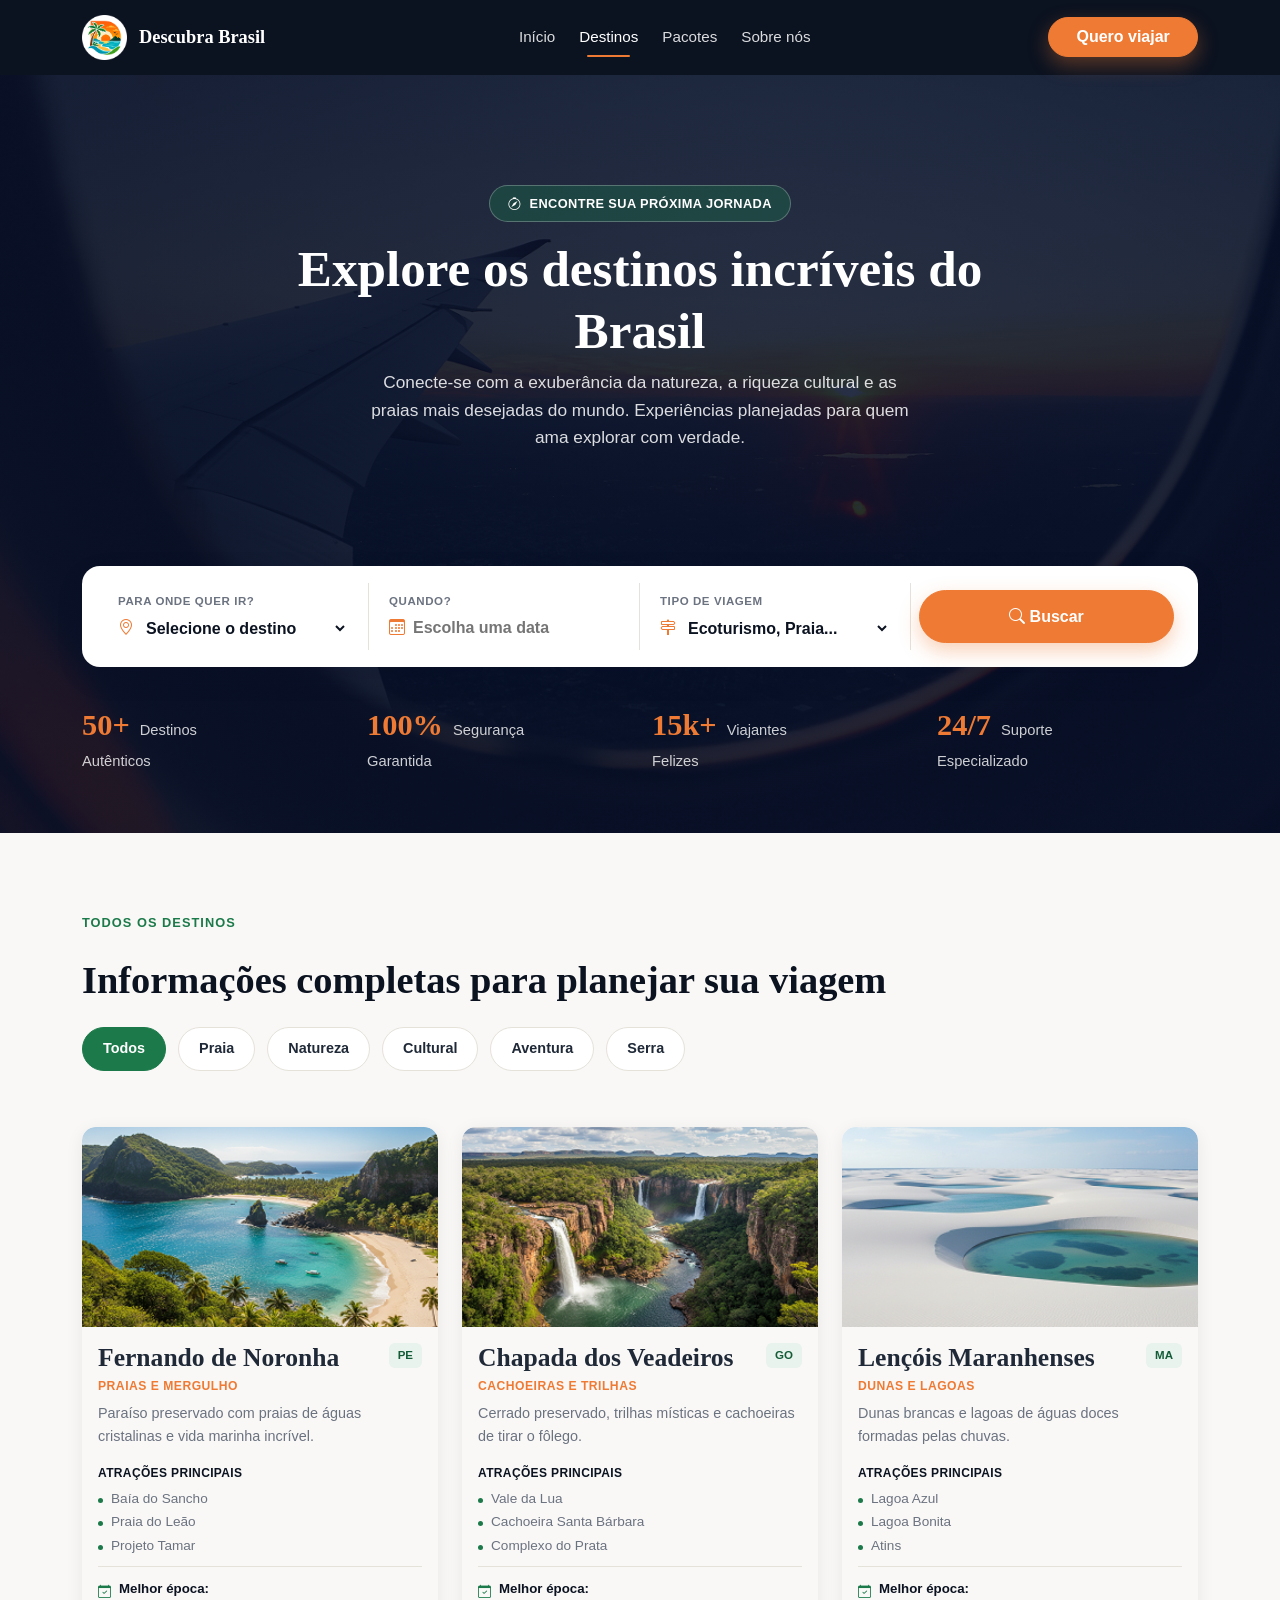
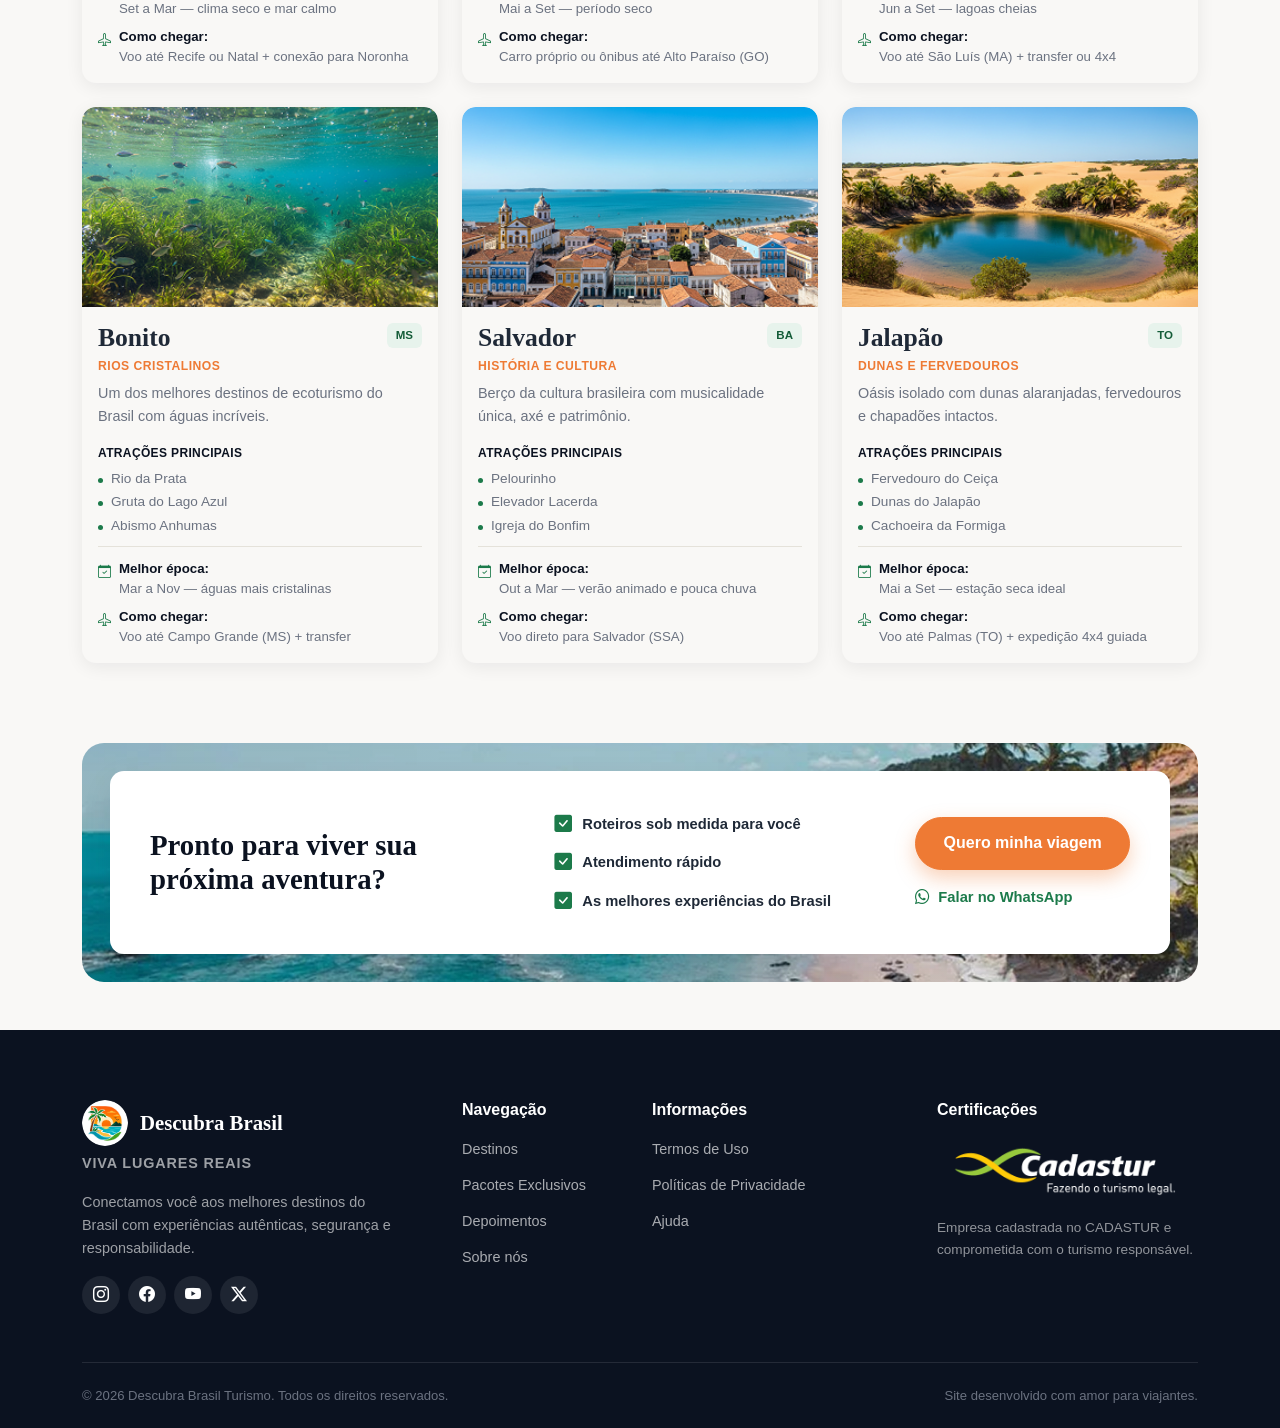
==== commit 56362b6a: "Correção de bugs no css" ====
--- a/destinos.html
+++ b/destinos.html
@@ -1,57 +1,49 @@
 <!DOCTYPE html>
 <html lang="pt-BR">
-
 <head>
     <meta charset="UTF-8">
     <meta name="viewport" content="width=device-width, initial-scale=1.0">
     <title>Destinos | Descubra Brasil - os lugares mais incríveis do país</title>
-    <meta name="description"
-        content="Explore destinos turísticos por todo o Brasil: praias, ecoturismo, cultura e aventura. Atrações, melhor época para visitar e como chegar em cada um.">
+    <meta name="description" content="Explore destinos turísticos por todo o Brasil: praias, ecoturismo, cultura e aventura. Atrações, melhor época para visitar e como chegar em cada um.">
     <meta name="keywords" content="destinos turísticos brasil, praias, ecoturismo, roteiros de viagem, passeios brasil">
     <link rel="canonical" href="https://www.descubrabrasil.com.br/destinos.html">
     <meta property="og:title" content="Destinos | Descubra Brasil">
-    <meta property="og:description"
-        content="Conecte-se com a exuberância da natureza, a riqueza cultural e as praias mais desejadas do Brasil.">
+    <meta property="og:description" content="Conecte-se com a exuberância da natureza, a riqueza cultural e as praias mais desejadas do Brasil.">
     <meta property="og:image" content="img/destinos/fundoHeroDestinos.png">
     <meta property="og:type" content="website">
     <meta property="og:locale" content="pt_BR">
     <link rel="icon" href="img/geral/LogoAgencia.png" type="image/svg+xml">
     <link rel="preconnect" href="https://fonts.googleapis.com">
-    <link
-        href="https://fonts.googleapis.com/css2?family=Playfair+Display:wght@600;700&family=Inter:wght@400;500;600;700&family=Sacramento&display=swap"
-        rel="stylesheet">
+    <link href="https://fonts.googleapis.com/css2?family=Playfair+Display:wght@600;700&family=Inter:wght@400;500;600;700&family=Sacramento&display=swap" rel="stylesheet">
     <link rel="stylesheet" href="https://cdn.jsdelivr.net/npm/bootstrap@5.3.3/dist/css/bootstrap.min.css">
     <link rel="stylesheet" href="https://cdn.jsdelivr.net/npm/bootstrap-icons@1.11.3/font/bootstrap-icons.min.css">
     <link rel="stylesheet" href="css/style.css">
-    <link rel="stylesheet" href="css/paginas.css">
-    <link rel="stylesheet" href="css/responsive.css">
 </head>
-
 <body>
-    <a href="#conteudo-principal" class="pular-para-conteudo">Pular para o conteúdo</a>
-
-    <nav class="navbar navbar-expand-lg navbar-dark navbar-descubra sticky-top">
-        <div class="container">
-            <a class="navbar-brand" href="index.html">
-                <img src="img/geral/LogoAgencia.png" alt="Descubra Brasil - página inicial" width="46" height="46">
-                <span>Descubra Brasil</span>
-            </a>
-            <button class="navbar-toggler" type="button" data-bs-toggle="collapse" data-bs-target="#navPrincipal"
-                aria-controls="navPrincipal" aria-expanded="false" aria-label="Abrir menu de navegação">
-                <span class="navbar-toggler-icon"></span>
-            </button>
-            <div class="collapse navbar-collapse" id="navPrincipal">
-                <ul class="navbar-nav mx-auto mb-2 mb-lg-0 gap-lg-2">
-                    <li class="nav-item"><a class="nav-link" href="index.html">Início</a></li>
-                    <li class="nav-item"><a class="nav-link active" aria-current="page"
-                            href="destinos.html">Destinos</a></li>
-                    <li class="nav-item"><a class="nav-link" href="pacotes.html">Pacotes</a></li>
-                    <li class="nav-item"><a class="nav-link" href="sobre.html">Sobre nós</a></li>
-                </ul>
-                <a href="pacotes.html" class="btn btn-primary nav-btn">Quero viajar</a>
-            </div>
-        </div>
-    </nav>
+    <header class="sticky-top">
+        <nav class="navbar navbar-expand-lg navbar-dark navbar-descubra">
+            <div class="container">
+                <a class="navbar-brand" href="index.html">
+                    <img src="img/geral/LogoAgencia.png" alt="Descubra Brasil - página inicial" width="46" height="46">
+                    <span>Descubra Brasil</span>
+                </a>
+                <button class="navbar-toggler" type="button" data-bs-toggle="collapse" data-bs-target="#navPrincipal"
+                    aria-controls="navPrincipal" aria-expanded="false" aria-label="Abrir menu de navegação">
+                    <span class="navbar-toggler-icon"></span>
+                </button>
+                <div class="collapse navbar-collapse" id="navPrincipal">
+                    <ul class="navbar-nav mx-auto mb-2 mb-lg-0 gap-lg-2">
+                        <li class="nav-item"><a class="nav-link" href="index.html">Início</a></li>
+                        <li class="nav-item"><a class="nav-link active" aria-current="page"
+                                href="destinos.html">Destinos</a></li>
+                        <li class="nav-item"><a class="nav-link" href="pacotes.html">Pacotes</a></li>
+                        <li class="nav-item"><a class="nav-link" href="sobre.html">Sobre nós</a></li>
+                    </ul>
+                    <a href="pacotes.html" class="btn btn-primary nav-btn">Quero viajar</a>
+                </div>
+            </div>
+        </nav>
+    </header>
 
     <main id="conteudo-principal">
 
--- a/css/style.css
+++ b/css/style.css
@@ -0,0 +1,1892 @@
+:root {
+    --cor-azul: #0b1220;
+    --cor-azul-clara: #16213a;
+    --cor-verde: #1c7a4a;
+    --cor-verde-escuro: #145c38;
+    --cor-verde-fundo: #e7f3ec;
+    --cor-laranja: #ee7a34;
+    --cor-laranja-escuro: #d9631e;
+    --cor-branco: #ffffff;
+    --cor-texto: #1f2937;
+    --cor-texto-secundario: #6b7280;
+    --cor-fundo: #f9f8f6;
+    --cor-fundo-creme: #f4f0e6;
+    --cor-borda: #e5e2da;
+ 
+    --fonte-titulo: "Playfair Display", "Georgia", serif;
+    --fonte-corpo: "Inter", "Segoe UI", sans-serif;
+    --fonte-assinatura: "Sacramento", cursive;
+ 
+    --sombra-suave: 0 10px 30px rgba(11, 18, 32, 0.08);
+    --sombra-card: 0 4px 18px rgba(11, 18, 32, 0.07);
+    --transicao: 0.25s ease;
+ 
+    
+    --bs-body-font-family: var(--fonte-corpo);
+    --bs-body-color: var(--cor-texto);
+    --bs-body-bg: var(--cor-fundo);
+    --bs-heading-color: var(--cor-azul);
+ 
+    --bs-primary: var(--cor-laranja);
+    --bs-primary-rgb: 238, 122, 52;
+    --bs-secondary: var(--cor-verde);
+    --bs-secondary-rgb: 28, 122, 74;
+    --bs-dark: var(--cor-azul);
+    --bs-dark-rgb: 11, 18, 32;
+    --bs-light: var(--cor-fundo-creme);
+    --bs-light-rgb: 244, 240, 230;
+ 
+    --bs-border-color: var(--cor-borda);
+    --bs-border-radius: 14px;
+    --bs-border-radius-sm: 8px;
+    --bs-border-radius-lg: 18px;
+    --bs-border-radius-xl: 22px;
+    --bs-border-radius-pill: 999px;
+ 
+    --bs-link-color: var(--cor-verde);
+    --bs-link-hover-color: var(--cor-verde-escuro);
+    --bs-link-decoration: none;
+}
+
+
+* {
+    margin: 0;
+    padding: 0;
+    box-sizing: border-box;
+}
+ 
+html {
+    scroll-behavior: smooth;
+}
+ 
+body {
+    -webkit-font-smoothing: antialiased;
+    font-family: var(--fonte-corpo);
+    color: var(--cor-texto);
+    background-color: var(--cor-fundo);
+}
+ 
+img {
+    max-width: 100%;
+    display: block;
+}
+ 
+ul,
+ol {
+    list-style: none;
+}
+ 
+a {
+    text-decoration: none;
+}
+ 
+ 
+h1,h2,h3,h4,h5,h6 {
+    font-family: var(--fonte-titulo);
+    font-weight: 700;
+    line-height: 1.2;
+    color: var(--cor-azul);
+}
+ 
+h1{
+    font-size: clamp(2.2rem, 4vw, 3.4rem);
+}
+ 
+h2{
+    font-size: clamp(1.9rem, 3vw, 2.6rem);
+}
+ 
+h3{
+    font-size: clamp(1.3rem, 2vw, 1.6rem);
+}
+ 
+h4{
+    font-size: clamp(1.1rem, 1.5vw, 1.3rem);
+}
+ 
+h5{
+    font-size: 1.05rem;
+}
+ 
+h6{
+    font-size: 0.9rem;
+    text-transform: uppercase;
+    letter-spacing: 0.04em;
+}
+ 
+p {
+    color: var(--cor-texto-secundario);
+    line-height: 1.6;
+}
+ 
+ 
+.eyebrow {
+    display: block;
+    color: var(--cor-verde);
+    font-weight: 700;
+    letter-spacing: 0.08em;
+    text-transform: uppercase;
+    font-size: 0.8rem;
+    margin-bottom: 25px;
+}
+ 
+.secao {
+    padding: 80px 0;
+}
+ 
+.link-ver-mais {
+    color: var(--cor-verde);
+    font-weight: 700;
+    font-size: 0.9rem;
+    text-transform: uppercase;
+    letter-spacing: 0.03em;
+    white-space: nowrap;
+    display: inline-flex;
+    align-items: center;
+    gap: 6px;
+    transition: gap var(--transicao);
+}
+
+.link-ver-mais:hover {
+    gap: 10px;
+    text-decoration: underline;
+    color: var(--cor-verde-escuro);
+}
+
+
+.btn {
+    font-weight: 700;
+    border-radius: var(--bs-border-radius-pill);
+    padding: 0.85rem 1.7rem;
+    transition: transform var(--transicao), box-shadow var(--transicao), background-color var(--transicao);
+}
+
+.btn-primary {
+    --bs-btn-bg: var(--cor-laranja);
+    --bs-btn-border-color: var(--cor-laranja);
+    --bs-btn-hover-bg: var(--cor-laranja-escuro);
+    --bs-btn-hover-border-color: var(--cor-laranja-escuro);
+    --bs-btn-active-bg: var(--cor-laranja-escuro);
+    --bs-btn-active-border-color: var(--cor-laranja-escuro);
+    box-shadow: 0 8px 20px rgba(238, 122, 52, 0.35);
+}
+
+.btn-primary:hover {
+    transform: translateY(-2px);
+}
+
+.btn-outline-light {
+    --bs-btn-color: #fff;
+    --bs-btn-border-color: rgba(255, 255, 255, 0.6);
+    --bs-btn-hover-bg: rgba(255, 255, 255, 0.12);
+    --bs-btn-hover-border-color: rgba(255, 255, 255, 0.6);
+    --bs-btn-hover-color: #fff;
+}
+
+.btn-outline-secondary {
+    --bs-btn-color: var(--cor-verde-escuro);
+    --bs-btn-border-color: var(--cor-verde-escuro);
+    --bs-btn-hover-bg: var(--cor-verde);
+    --bs-btn-hover-border-color: var(--cor-verde);
+}
+
+.btn-sm-pill {
+    padding: 0.6rem 1.1rem;
+    font-size: 0.85rem;
+}
+
+.navbar-descubra {
+    background-color: var(--cor-azul);
+    padding-top: 10px;
+    padding-bottom: 10px;
+}
+
+.navbar-descubra .navbar-brand {
+    display: flex;
+    align-items: center;
+    gap: 12px;
+    color: var(--cor-branco);
+}
+
+.navbar-descubra .navbar-brand img {
+    width: 45px;
+    height: 45px;
+}
+
+.navbar-descubra .navbar-brand span {
+    font-family: var(--fonte-titulo);
+    font-weight: 700;
+    font-size: 1.15rem;
+}
+
+.navbar-descubra .nav-link {
+    color: rgba(255, 255, 255, 0.85);
+    font-weight: 500;
+    font-size: 0.95rem;
+    padding: 10px 16px;
+    position: relative;
+}
+
+.navbar-descubra .nav-link:hover,
+.navbar-descubra .nav-link.active {
+    color: var(--cor-branco);
+}
+
+.navbar-descubra .nav-link.active::after {
+    content: "";
+    position: absolute;
+    left: 16px;
+    right: 16px;
+    bottom: 2px;
+    height: 2px;
+    background-color: var(--cor-laranja);
+    border-radius: 2px;
+}
+
+.nav-btn {
+    height: 40px !important;
+    display: flex;
+    justify-content: center;
+    align-items: center;
+}
+
+.hero {
+    position: relative;
+    color: var(--cor-branco);
+    background-color: var(--cor-azul);
+    background-size: cover;
+    background-position: center;
+    overflow: hidden;
+}
+
+.hero::before {
+    content: "";
+    position: absolute;
+    top: 0;
+    left: 0;
+    right: 0;
+    bottom: 0;
+    background: linear-gradient(90deg, rgba(8, 13, 27, 0.438) 10%, rgba(8, 13, 27, 0.356) 60%, rgba(8, 13, 27, 0.35) 100%);
+}
+
+.hero-conteudo {
+    position: relative;
+    z-index: 2;
+    padding: 110px 0 90px;
+    max-width: 700px;
+}
+
+.hero-conteudo.centralizado {
+    max-width: 760px;
+    margin: 0 auto;
+    text-align: center;
+}
+
+.hero h1 {
+    color: var(--cor-branco);
+}
+
+.hero-texto {
+    color: rgba(255, 255, 255, 0.85);
+    font-size: 1.08rem;
+    max-width: 540px;
+}
+
+.hero-conteudo.centralizado .hero-texto {
+    margin-left: auto;
+    margin-right: auto;
+}
+
+.selo-hero {
+    display: inline-flex;
+    align-items: center;
+    gap: 8px;
+    background: rgba(28, 122, 74, 0.35);
+    border: 1px solid rgba(255, 255, 255, 0.25);
+    color: var(--cor-branco);
+    padding: 8px 18px;
+    border-radius: var(--bs-border-radius-pill);
+    font-size: 0.8rem;
+    font-weight: 600;
+    letter-spacing: 0.03em;
+    text-transform: uppercase;
+}
+
+.busca-hero {
+    position: relative;
+    z-index: 2;
+    background-color: var(--cor-branco);
+    border-radius: var(--bs-border-radius-lg);
+    box-shadow: var(--sombra-suave);
+}
+
+.campo-busca {
+    padding: 10px 20px;
+    border-right: 1px solid var(--cor-borda);
+}
+
+.campo-busca:last-of-type,
+.campo-busca.sem-borda {
+    border-right: none;
+}
+
+.campo-busca label {
+    display: block;
+    font-size: 0.72rem;
+    font-weight: 700;
+    letter-spacing: 0.05em;
+    text-transform: uppercase;
+    color: var(--cor-texto-secundario);
+    margin-bottom: 6px;
+}
+
+.campo-busca .valor-campo {
+    display: flex;
+    align-items: center;
+    gap: 8px;
+    color: var(--cor-azul);
+}
+
+.campo-busca .valor-campo i {
+    color: var(--cor-laranja);
+}
+
+.campo-busca select,
+.campo-busca input {
+    border: none;
+    color: var(--cor-azul);
+    font-weight: 600;
+    width: 100%;
+    background: transparent;
+}
+
+.campo-busca select:focus,
+.campo-busca input:focus {
+    box-shadow: none;
+    outline: none;
+}
+
+.estatisticas-hero {
+    position: relative;
+    z-index: 2;
+    padding: 36px 0 60px;
+}
+
+.estatisticas-hero strong {
+    font-family: var(--fonte-titulo);
+    font-size: 1.9rem;
+    color: var(--cor-laranja);
+    margin-right: 10px;
+}
+
+.estatisticas-hero span {
+    color: rgba(255, 255, 255, 0.8);
+    font-size: 0.92rem;
+    line-height: 1.25;
+}
+
+.badge {
+    font-weight: 700;
+    letter-spacing: 0.03em;
+    text-transform: uppercase;
+    padding: 0.5em 0.8em;
+    border-radius: var(--bs-border-radius-pill);
+}
+
+.badge-categoria {
+    background-color: var(--cor-verde);
+    color: var(--cor-branco);
+}
+
+.badge-flutuante {
+    margin-top: -34px;
+    position: relative;
+    z-index: 2;
+}
+
+.card-pacote {
+    border: none;
+    border-radius: var(--bs-border-radius);
+    overflow: hidden;
+    box-shadow: var(--sombra-card);
+    transition: transform var(--transicao), box-shadow var(--transicao);
+    height: 100%;
+}
+
+.card-pacote:hover {
+    transform: translateY(-6px);
+    box-shadow: 0 16px 34px rgba(11, 18, 32, 0.14);
+}
+
+.card-pacote .card-img-top {
+    height: 220px;
+    object-fit: cover;
+}
+
+.card-pacote .card-body {
+    padding: 20px 22px 22px;
+}
+
+.card-pacote .duracao {
+    color: var(--cor-texto-secundario);
+    font-size: 0.85rem;
+    margin-top: 10px;
+}
+
+.card-pacote .avaliacao {
+    font-size: 0.85rem;
+    font-weight: 700;
+    color: var(--cor-azul);
+}
+
+.card-pacote .avaliacao i {
+    color: #f5b400;
+}
+
+.card-pacote .localizacao {
+    color: var(--cor-texto-secundario);
+    font-size: 0.85rem;
+}
+
+.card-pacote .card-title {
+    font-size: 1.2rem;
+    margin: 2px 0 8px;
+}
+
+.card-pacote .rodape-card {
+    padding-top: 12px;
+    border-top: 1px solid var(--cor-borda);
+}
+
+.preco-a-partir span {
+    display: block;
+    font-size: 0.68rem;
+    color: var(--cor-texto-secundario);
+    text-transform: uppercase;
+    letter-spacing: 0.03em;
+}
+
+.preco-a-partir strong {
+    color: var(--cor-laranja);
+    font-family: var(--fonte-titulo);
+    font-size: 1.3rem;
+}
+
+.card-pacote .btn {
+    padding: 0.6rem 1rem;
+    font-size: 0.85rem;
+}
+
+/* BARRA DE BENEFÍCIOS */
+.barra-beneficios {
+    background-color: var(--cor-azul);
+    padding: 56px 0;
+}
+
+.icone-beneficio {
+    width: 52px;
+    height: 52px;
+    border-radius: 50%;
+    background: rgba(52, 132, 238, 0.12);
+    border: 1px solid rgba(52, 111, 238, 0.4);
+    display: flex;
+    align-items: center;
+    justify-content: center;
+    font-size: 1.3rem;
+    flex-shrink: 0;
+}
+
+.icone-beneficio img {
+    width: 24px;
+    height: 24px;
+    object-fit: contain;
+}
+
+.item-beneficio h3 {
+    color: var(--cor-branco);
+    font-size: 1.05rem;
+    font-family: var(--fonte-corpo);
+    font-weight: 700;
+}
+
+.item-beneficio p {
+    color: rgba(255, 255, 255, 0.65);
+    font-size: 0.88rem;
+    margin-bottom: 0;
+}
+
+.secao-categorias {
+    background-color: var(--cor-fundo-creme);
+}
+
+.card-categoria {
+    border: none;
+    border-radius: var(--bs-border-radius);
+    padding: 30px 22px;
+    text-align: center;
+    box-shadow: var(--sombra-card);
+    transition: transform var(--transicao), box-shadow var(--transicao);
+    height: 100%;
+    display: block;
+    color: inherit;
+}
+
+.card-categoria:hover {
+    transform: translateY(-5px);
+    box-shadow: 0 16px 30px rgba(11, 18, 32, 0.12);
+    color: inherit;
+}
+
+.card-categoria i {
+    font-size: 2rem;
+    color: var(--cor-verde);
+    margin-bottom: 16px;
+    display: inline-block;
+}
+
+.card-categoria img {
+    width: 40px;
+    height: 40px;
+    object-fit: contain;
+    margin-bottom: 16px;
+    margin-left: auto;
+    margin-right: auto;
+    display: block;
+}
+
+.card-categoria h3 {
+    font-family: var(--fonte-corpo);
+    font-size: 1.02rem;
+    margin-bottom: 6px;
+}
+
+.card-categoria p {
+    font-size: 0.85rem;
+    margin-bottom: 0;
+}
+
+.aspas {
+    font-family: var(--fonte-titulo);
+    font-size: 6rem;
+    color: var(--cor-laranja);
+    line-height: 1;
+}
+
+.carousel-depoimento blockquote {
+    font-family: var(--fonte-titulo);
+    font-size: 1.5rem;
+    color: var(--cor-azul);
+    line-height: 1.4;
+}
+
+.carousel-depoimento .autor-nome {
+    font-weight: 700;
+    color: var(--cor-azul);
+    margin-bottom: 0;
+}
+
+.carousel-depoimento .autor-local {
+    color: var(--cor-texto-secundario);
+    font-size: 0.9rem;
+}
+
+.carousel-depoimento .carousel-indicators {
+    position: static;
+    justify-content: flex-start;
+    margin: 24px 0 0;
+}
+
+.carousel-depoimento .carousel-indicators [data-bs-target] {
+    width: 10px;
+    height: 10px;
+    border-radius: 50%;
+    background-color: var(--cor-borda);
+    opacity: 1;
+    border: none;
+}
+
+.carousel-depoimento .carousel-indicators .active {
+    background-color: var(--cor-verde);
+    transform: scale(1.3);
+}
+
+.card-depoimento {
+    border: 1px solid var(--cor-borda);
+    border-radius: var(--bs-border-radius);
+    padding: 26px;
+    box-shadow: var(--sombra-card);
+    height: 100%;
+}
+
+.autor-depoimento img {
+    width: 46px;
+    height: 46px;
+    border-radius: 50%;
+    object-fit: cover;
+}
+
+.autor-depoimento strong {
+    display: block;
+    color: var(--cor-azul);
+    font-size: 0.95rem;
+}
+
+.autor-depoimento span {
+    font-size: 0.82rem;
+    color: var(--cor-texto-secundario);
+}
+
+.estrelas {
+    color: #f5b400;
+    font-size: 0.85rem;
+    margin-bottom: 10px;
+    display: flex;
+    gap: 2px;
+}
+
+.card-depoimento p {
+    color: var(--cor-texto);
+    font-size: 0.92rem;
+    margin-bottom: 0;
+}
+
+.cta-final-caixa {
+    position: relative;
+    border-radius: var(--bs-border-radius-xl);
+    overflow: hidden;
+    background-size: cover;
+    background-position: center;
+}
+
+.cta-final-caixa::before {
+    content: "";
+    position: absolute;
+    top: 0;
+    left: 0;
+    right: 0;
+    bottom: 0;
+    background: linear-gradient(90deg, rgba(8, 13, 27, 0.15), rgba(8, 13, 27, 0.05));
+}
+
+.cta-final-painel {
+    position: relative;
+    z-index: 2;
+    margin: 28px;
+    background-color: var(--cor-branco);
+    border-radius: var(--bs-border-radius);
+    padding: 40px;
+    box-shadow: var(--sombra-suave);
+}
+
+.lista-check {
+    list-style: none;
+    padding: 0;
+    margin: 0;
+}
+
+.lista-check li {
+    display: flex;
+    align-items: center;
+    gap: 10px;
+    color: var(--cor-texto);
+    font-weight: 600;
+    font-size: 0.92rem;
+    margin-bottom: 12px;
+}
+
+.lista-check li:last-child {
+    margin-bottom: 0;
+}
+
+.lista-check i {
+    color: var(--cor-verde);
+    font-size: 1.1rem;
+}
+
+.link-whatsapp {
+    color: var(--cor-verde);
+    font-weight: 700;
+    display: inline-flex;
+    align-items: center;
+    gap: 8px;
+    font-size: 0.92rem;
+}
+
+.link-whatsapp:hover {
+    text-decoration: underline;
+    color: var(--cor-verde-escuro);
+}
+
+.rodape {
+    background-color: var(--cor-azul);
+    color: rgba(255, 255, 255, 0.75);
+    padding: 70px 0 0;
+
+}
+
+.rodape-marca .navbar-brand,
+.rodape-marca a.marca {
+    display: flex;
+    align-items: center;
+    gap: 12px;
+    color: var(--cor-branco);
+    margin-bottom: 6px;
+}
+
+.rodape-marca img {
+    width: 46px;
+    height: 46px;
+    border-radius: 50%;
+}
+
+.rodape-marca span.nome-marca {
+    font-family: var(--fonte-titulo);
+    font-weight: 700;
+    font-size: 1.3rem;
+}
+
+.rodape-tagline {
+    color: var(--cor-laranja);
+    font-weight: 700;
+    font-size: 0.78rem;
+    letter-spacing: 0.06em;
+    text-transform: uppercase;
+    margin: 4px 0 16px;
+}
+
+.rodape-marca p {
+    color: rgba(255, 255, 255, 0.6);
+    font-size: 0.9rem;
+    max-width: 320px;
+}
+
+.rodape-social a {
+    width: 38px;
+    height: 38px;
+    border-radius: 50%;
+    background-color: rgba(255, 255, 255, 0.08);
+    display: inline-flex;
+    align-items: center;
+    justify-content: center;
+    color: var(--cor-branco);
+    transition: background-color var(--transicao);
+}
+
+.rodape-social a:hover {
+    background-color: var(--cor-laranja);
+}
+
+.rodape h3 {
+    color: var(--cor-branco);
+    font-family: var(--fonte-corpo);
+    font-size: 1rem;
+    margin-bottom: 18px;
+}
+
+.rodape ul {
+    list-style: none;
+    padding: 0;
+    margin: 0;
+}
+
+.rodape ul li {
+    margin-bottom: 12px;
+}
+
+.rodape ul a {
+    font-size: 0.9rem;
+    color: rgba(255, 255, 255, 0.65);
+    transition: color var(--transicao);
+}
+
+.rodape ul a:hover {
+    color: var(--cor-branco);
+}
+.form-label {
+    font-weight: 700;
+    font-size: 0.85rem;
+    color: var(--cor-azul);
+}
+
+.form-control,
+.form-select {
+    border: 1.5px solid var(--cor-borda);
+    border-radius: var(--bs-border-radius-sm);
+    background-color: var(--cor-fundo);
+    color: var(--cor-texto);
+    padding: 0.7rem 1rem;
+}
+
+.form-check-input {
+    width: 1.1em;
+    height: 1.1em;
+    margin-top: 0.2em;
+    border-color: var(--cor-borda);
+}
+
+.form-check-input:checked {
+    background-color: var(--cor-verde);
+    border-color: var(--cor-verde);
+}
+
+.form-check-label {
+    font-size: 0.9rem;
+    color: var(--cor-texto);
+}
+
+.form-range::-webkit-slider-thumb {
+    background-color: var(--cor-verde);
+}
+
+.form-range::-moz-range-thumb {
+    background-color: var(--cor-verde);
+}
+
+.form-range::-webkit-slider-runnable-track {
+    background-color: var(--cor-borda);
+}
+
+.nota-formulario {
+    display: flex;
+    align-items: center;
+    gap: 8px;
+    color: var(--cor-texto-secundario);
+    font-size: 0.82rem;
+    justify-content: center;
+}
+
+.alert-success {
+    background-color: var(--cor-verde-fundo);
+    color: var(--cor-verde-escuro);
+    border: 1px solid var(--cor-verde);
+    font-weight: 600;
+}
+
+.invalid-feedback {
+    font-size: 0.8rem;
+}
+
+.breadcrumb {
+    font-size: 0.85rem;
+}
+
+.breadcrumb-item a {
+    color: var(--cor-texto-secundario);
+}
+
+.breadcrumb-item a:hover {
+    color: var(--cor-verde);
+}
+
+.breadcrumb-item.active {
+    color: var(--cor-verde);
+    font-weight: 600;
+}
+
+.breadcrumb-item+.breadcrumb-item::before {
+    color: var(--cor-texto-secundario);
+}
+
+.pagination .page-link {
+    width: 38px;
+    height: 38px;
+    display: flex;
+    align-items: center;
+    justify-content: center;
+    color: var(--cor-azul);
+    border: 1px solid var(--cor-borda);
+    font-weight: 600;
+    padding: 0;
+}
+
+.pagination .page-item.active .page-link {
+    background-color: var(--cor-verde);
+    border-color: var(--cor-verde);
+    color: var(--cor-branco);
+}
+
+.pagination .page-link:hover {
+    border-color: var(--cor-verde);
+    color: var(--cor-verde);
+}
+
+.pagination .page-link:focus {
+    box-shadow: none;
+}
+
+.selo-cadastur {
+    display: inline-flex;
+    align-items: center;
+    gap: 8px;
+    color: var(--cor-verde-escuro);
+    font-weight: 800;
+    letter-spacing: 0.03em;
+    padding: 9px 16px;
+    border-radius: var(--bs-border-radius-sm);
+    margin-bottom: 12px;
+    font-size: 0.95rem;
+}
+
+.selo-cadastur i {
+    color: var(--cor-laranja);
+    font-size: 1.1rem;
+}
+
+.selo-cadastur img {
+    height: 50px;
+    width: auto;
+    object-fit: contain;
+}
+
+.rodape-certificacao p {
+    font-size: 0.85rem;
+    color: rgba(255, 255, 255, 0.55);
+}
+
+.rodape-inferior {
+    border-top: 1px solid rgba(255, 255, 255, 0.1);
+    padding: 22px 0;
+    font-size: 0.82rem;
+    color: rgba(255, 255, 255, 0.5);
+}
+.form-label {
+    font-weight: 700;
+    font-size: 0.85rem;
+    color: var(--cor-azul);
+}
+
+.form-control,
+.form-select {
+    border: 1.5px solid var(--cor-borda);
+    border-radius: var(--bs-border-radius-sm);
+    background-color: var(--cor-fundo);
+    color: var(--cor-texto);
+    padding: 0.7rem 1rem;
+}
+
+.form-check-input {
+    width: 1.1em;
+    height: 1.1em;
+    margin-top: 0.2em;
+    border-color: var(--cor-borda);
+}
+
+.form-check-input:checked {
+    background-color: var(--cor-verde);
+    border-color: var(--cor-verde);
+}
+
+.form-check-label {
+    font-size: 0.9rem;
+    color: var(--cor-texto);
+}
+
+.form-range::-webkit-slider-thumb {
+    background-color: var(--cor-verde);
+}
+
+.form-range::-moz-range-thumb {
+    background-color: var(--cor-verde);
+}
+
+.form-range::-webkit-slider-runnable-track {
+    background-color: var(--cor-borda);
+}
+
+.nota-formulario {
+    display: flex;
+    align-items: center;
+    gap: 8px;
+    color: var(--cor-texto-secundario);
+    font-size: 0.82rem;
+    justify-content: center;
+}
+
+.alert-success {
+    background-color: var(--cor-verde-fundo);
+    color: var(--cor-verde-escuro);
+    border: 1px solid var(--cor-verde);
+    font-weight: 600;
+}
+
+.invalid-feedback {
+    font-size: 0.8rem;
+}
+
+.breadcrumb {
+    font-size: 0.85rem;
+}
+
+.breadcrumb-item a {
+    color: var(--cor-texto-secundario);
+}
+
+.breadcrumb-item a:hover {
+    color: var(--cor-verde);
+}
+
+.breadcrumb-item.active {
+    color: var(--cor-verde);
+    font-weight: 600;
+}
+
+.breadcrumb-item+.breadcrumb-item::before {
+    color: var(--cor-texto-secundario);
+}
+
+.pagination .page-link {
+    width: 38px;
+    height: 38px;
+    display: flex;
+    align-items: center;
+    justify-content: center;
+    color: var(--cor-azul);
+    border: 1px solid var(--cor-borda);
+    font-weight: 600;
+    padding: 0;
+}
+
+.pagination .page-item.active .page-link {
+    background-color: var(--cor-verde);
+    border-color: var(--cor-verde);
+    color: var(--cor-branco);
+}
+
+.pagination .page-link:hover {
+    border-color: var(--cor-verde);
+    color: var(--cor-verde);
+}
+
+.pagination .page-link:focus {
+    box-shadow: none;
+}
+
+.filtros-pilula {
+    display: flex;
+    gap: 12px;
+    flex-wrap: nowrap;
+    overflow-x: auto;
+    padding-bottom: 8px;
+}
+
+.pilula {
+    display: inline-flex;
+    align-items: center;
+    gap: 8px;
+    padding: 10px 20px;
+    border-radius: var(--bs-border-radius-pill);
+    border: 1.5px solid var(--cor-borda);
+    background-color: var(--cor-branco);
+    color: var(--cor-texto);
+    font-size: 0.9rem;
+    font-weight: 600;
+    white-space: nowrap;
+    transition: all var(--transicao);
+}
+
+.pilula:hover {
+    border-color: var(--cor-verde);
+}
+
+.pilula.ativa {
+    background-color: var(--cor-verde);
+    border-color: var(--cor-verde);
+    color: var(--cor-branco);
+}
+
+.seletor-ordenacao {
+    border: 1.5px solid var(--cor-borda);
+    border-radius: var(--bs-border-radius-pill);
+    font-size: 0.88rem;
+    font-weight: 600;
+    color: var(--cor-azul);
+    background-color: var(--cor-branco);
+    padding: 0.5rem 1rem;
+    width: auto;
+}
+
+.seletor-ordenacao:hover {
+    border-color: var(--cor-verde);
+}
+
+.seletor-ordenacao select.form-select {
+    padding: 0 1.5rem 0 0 !important;
+    background-position: right 0.1rem center;
+    color: var(--cor-azul);
+    cursor: pointer;
+}
+
+.seletor-ordenacao select.form-select option {
+    padding: 10px 14px;
+    color: var(--cor-texto);
+    background-color: var(--cor-branco);
+}
+
+.card-destino {
+    border: none;
+    border-radius: var(--bs-border-radius);
+    overflow: hidden;
+    box-shadow: var(--sombra-card);
+    height: 100%;
+    transition: transform var(--transicao), box-shadow var(--transicao);
+}
+
+.card-destino:hover {
+    transform: translateY(-5px);
+    box-shadow: 0 16px 30px rgba(11, 18, 32, 0.12);
+}
+
+.card-destino .card-img-top {
+    height: 200px;
+    object-fit: cover;
+}
+
+.uf {
+    background-color: var(--cor-verde-fundo);
+    color: var(--cor-verde-escuro);
+    font-size: 0.72rem;
+    font-weight: 700;
+    padding: 4px 9px;
+    border-radius: 6px;
+    flex-shrink: 0;
+}
+
+.subtitulo-destino {
+    color: var(--cor-laranja);
+    font-weight: 700;
+    font-size: 0.76rem;
+    letter-spacing: 0.04em;
+    text-transform: uppercase;
+    display: block;
+    margin-bottom: 6px;
+}
+
+.descricao-destino {
+    font-size: 0.9rem;
+}
+
+.lista-atracoes p {
+    font-size: 0.75rem;
+    font-weight: 700;
+    text-transform: uppercase;
+    letter-spacing: 0.03em;
+    color: var(--cor-azul);
+    margin-bottom: 6px;
+}
+
+.lista-atracoes ul {
+    list-style: none;
+    padding: 0;
+    margin: 0 0 10px;
+}
+
+.lista-atracoes ul li {
+    display: flex;
+    align-items: baseline;
+    gap: 8px;
+    font-size: 0.85rem;
+    color: var(--cor-texto-secundario);
+    margin-bottom: 3px;
+}
+
+.lista-atracoes ul li::before {
+    content: "";
+    width: 5px;
+    height: 5px;
+    border-radius: 50%;
+    background-color: var(--cor-verde);
+    flex-shrink: 0;
+}
+
+.info-pratica {
+    border-top: 1px solid var(--cor-borda);
+    padding-top: 12px;
+    display: flex;
+    flex-direction: column;
+    gap: 8px;
+}
+
+.info-pratica div {
+    display: flex;
+    gap: 8px;
+    font-size: 0.83rem;
+}
+
+.info-pratica i {
+    color: var(--cor-verde);
+    margin-top: 3px;
+}
+
+.info-pratica strong {
+    color: var(--cor-azul);
+    display: block;
+}
+
+.info-pratica span {
+    color: var(--cor-texto-secundario);
+}
+
+.sidebar-filtros {
+    background-color: var(--cor-branco);
+    border: 1px solid var(--cor-borda);
+    border-radius: var(--bs-border-radius);
+    padding: 8px 22px;
+    position: sticky;
+    top: 100px;
+}
+
+.sidebar-filtros-topo {
+    display: flex;
+    justify-content: space-between;
+    align-items: center;
+    padding: 18px 4px;
+}
+
+.sidebar-filtros-topo h2 {
+    font-family: var(--fonte-corpo);
+    font-size: 1.05rem;
+    margin: 0;
+}
+
+.sidebar-filtros-topo i {
+    color: var(--cor-verde);
+}
+
+.accordion-filtros .accordion-item {
+    border: none;
+    border-top: 1px solid var(--cor-borda);
+    background: transparent;
+}
+
+.accordion-filtros .accordion-button {
+    font-weight: 700;
+    color: var(--cor-azul);
+    background: transparent;
+    padding: 16px 4px;
+    box-shadow: none;
+}
+
+.accordion-filtros .accordion-button:not(.collapsed) {
+    color: var(--cor-verde-escuro);
+    background: transparent;
+}
+
+.accordion-filtros .accordion-button:focus {
+    box-shadow: none;
+}
+
+.accordion-filtros .accordion-button::after {
+    filter: hue-rotate(90deg) saturate(0) brightness(0.6);
+}
+
+.accordion-filtros .accordion-body {
+    padding: 0 4px 18px;
+}
+
+.legenda-slider {
+    display: flex;
+    justify-content: space-between;
+    font-size: 0.8rem;
+    color: var(--cor-texto-secundario);
+    margin-top: 6px;
+}
+
+.pacote-oculto {
+    display: none !important;
+}
+
+.faixa-personalizado {
+    background-color: var(--cor-fundo-creme);
+    border-radius: var(--bs-border-radius);
+    padding: 40px;
+}
+
+.faixa-personalizado h2 {
+    font-size: 1.6rem;
+    margin-bottom: 8px;
+}
+.cabecalho-pacote .badge {
+    margin-bottom: 14px;
+}
+
+.cabecalho-pacote .subtitulo {
+    font-size: 1.05rem;
+    max-width: 700px;
+}
+
+.galeria-principal .foto-grande {
+    border-radius: var(--bs-border-radius);
+    overflow: hidden;
+    height: 100%;
+    min-height: 300px;
+}
+
+.galeria-principal .foto-grande img {
+    width: 100%;
+    height: 100%;
+    object-fit: cover;
+}
+
+.miniaturas-galeria button {
+    border: none;
+    border-radius: var(--bs-border-radius-sm);
+    overflow: hidden;
+    height: 100%;
+    min-height: 140px;
+    display: block;
+    width: 100%;
+}
+
+.miniaturas-galeria img {
+    width: 100%;
+    height: 100%;
+    object-fit: cover;
+    transition: transform var(--transicao);
+}
+
+.miniaturas-galeria button:hover img {
+    transform: scale(1.06);
+}
+
+.nota-galeria {
+    display: flex;
+    align-items: center;
+    gap: 7px;
+    color: var(--cor-texto-secundario);
+    font-size: 0.82rem;
+    margin-top: 10px;
+}
+
+.caixa-preco {
+    background-color: var(--cor-branco);
+    border: 1px solid var(--cor-borda);
+    border-radius: var(--bs-border-radius);
+    padding: 28px;
+    position: sticky;
+    top: 100px;
+    box-shadow: var(--sombra-card);
+}
+
+.caixa-preco .rotulo-preco {
+    font-size: 0.85rem;
+    color: var(--cor-texto-secundario);
+    margin-bottom: 0;
+}
+
+.caixa-preco .valor-preco {
+    display: flex;
+    align-items: baseline;
+    gap: 8px;
+    margin: 6px 0 4px;
+}
+
+.caixa-preco .valor-preco .moeda {
+    font-family: var(--fonte-titulo);
+    font-size: 1.3rem;
+    color: var(--cor-azul);
+}
+
+.caixa-preco .valor-preco strong {
+    font-family: var(--fonte-titulo);
+    font-size: 2.4rem;
+    color: var(--cor-azul);
+}
+
+.caixa-preco .valor-preco span {
+    color: var(--cor-texto-secundario);
+    font-size: 0.9rem;
+}
+
+.caixa-preco .observacao-preco {
+    font-size: 0.82rem;
+    color: var(--cor-texto-secundario);
+    margin-bottom: 18px;
+}
+
+.caixa-preco .lista-check {
+    margin-bottom: 22px;
+}
+
+.controles-galeria .btn {
+    width: 38px;
+    height: 38px;
+    border-radius: 50%;
+    padding: 0;
+    display: inline-flex;
+    align-items: center;
+    justify-content: center;
+}
+
+.tira-galeria figure {
+    position: relative;
+    border-radius: var(--bs-border-radius-sm);
+    overflow: hidden;
+    height: 190px;
+    margin: 0;
+    cursor: zoom-in;
+}
+
+.tira-galeria img {
+    width: 100%;
+    height: 100%;
+    object-fit: cover;
+}
+
+.tira-galeria figcaption {
+    position: absolute;
+    left: 0;
+    right: 0;
+    bottom: 0;
+    padding: 24px 12px 10px;
+    background: linear-gradient(to top, rgba(8, 13, 27, 0.85), transparent);
+    color: var(--cor-branco);
+    font-size: 0.82rem;
+    font-weight: 600;
+}
+
+/* Roteiro dia a dia */
+.titulo-roteiro {
+    display: flex;
+    align-items: center;
+    gap: 10px;
+}
+
+.titulo-roteiro i {
+    color: var(--cor-verde);
+    font-size: 1.4rem;
+}
+
+.lista-roteiro {
+    counter-reset: dia;
+    list-style: none;
+    padding: 0;
+    margin: 0;
+}
+
+.lista-roteiro li {
+    counter-increment: dia;
+    display: flex;
+    gap: 18px;
+    padding-bottom: 26px;
+    position: relative;
+}
+
+.lista-roteiro li::after {
+    content: "";
+    position: absolute;
+    left: 15px;
+    top: 34px;
+    bottom: 0;
+    width: 2px;
+    background-color: var(--cor-borda);
+}
+
+.lista-roteiro li:last-child::after {
+    display: none;
+}
+
+.numero-dia {
+    flex-shrink: 0;
+    width: 32px;
+    height: 32px;
+    border-radius: 50%;
+    background-color: var(--cor-verde);
+    color: var(--cor-branco);
+    display: flex;
+    align-items: center;
+    justify-content: center;
+    font-weight: 700;
+    font-family: var(--fonte-titulo);
+    z-index: 1;
+}
+
+.numero-dia::before {
+    content: counter(dia);
+}
+
+.conteudo-dia h3 {
+    font-size: 1.05rem;
+    margin-bottom: 4px;
+}
+
+.conteudo-dia p {
+    font-size: 0.9rem;
+    margin-bottom: 0;
+}
+
+.caixa-destaques {
+    background-color: var(--cor-fundo-creme);
+    border-radius: var(--bs-border-radius);
+    padding: 24px;
+}
+
+.caixa-destaques h3 {
+    display: flex;
+    align-items: center;
+    gap: 8px;
+    font-family: var(--fonte-corpo);
+    font-size: 1rem;
+    margin-bottom: 16px;
+}
+
+.caixa-destaques h3 i {
+    color: var(--cor-laranja);
+}
+
+.caixa-destaques ul {
+    list-style: none;
+    padding: 0;
+    margin: 0;
+}
+
+.caixa-destaques ul li {
+    display: flex;
+    align-items: flex-start;
+    gap: 9px;
+    font-size: 0.88rem;
+    color: var(--cor-texto);
+    margin-bottom: 10px;
+}
+
+.caixa-destaques ul li i {
+    color: var(--cor-verde);
+    margin-top: 2px;
+}
+
+.caixa-duvidas {
+    background-color: var(--cor-verde-fundo);
+    border-radius: var(--bs-border-radius);
+    padding: 24px;
+    margin-top: 20px;
+}
+
+.caixa-duvidas h3 {
+    font-family: var(--fonte-corpo);
+    font-size: 1rem;
+    margin-bottom: 6px;
+}
+
+.caixa-duvidas p {
+    font-size: 0.88rem;
+    margin-bottom: 10px;
+}
+
+.caixa-duvidas a {
+    color: var(--cor-verde-escuro);
+    font-weight: 700;
+    display: inline-flex;
+    align-items: center;
+    gap: 6px;
+    font-size: 0.9rem;
+}
+
+/* Tabela de condições (inclusos / não inclusos) */
+.tabela-condicoes-wrap {
+    border: 1px solid var(--cor-borda);
+    border-radius: var(--bs-border-radius);
+    overflow: hidden;
+    overflow-x: auto;
+    box-shadow: var(--sombra-card);
+    background-color: var(--cor-branco);
+}
+
+.tabela-condicoes {
+    width: 100%;
+    min-width: 480px;
+    border-collapse: collapse;
+}
+
+.tabela-condicoes thead th {
+    text-align: left;
+    padding: 20px 26px;
+    font-weight: 700;
+}
+
+.tabela-condicoes thead th:first-child {
+    background-color: var(--cor-verde-fundo);
+    border-right: 1px solid var(--cor-borda);
+}
+
+.tabela-condicoes thead th:last-child {
+    background-color: #fdeceb;
+}
+
+.titulo-coluna {
+    display: flex;
+    align-items: center;
+    gap: 10px;
+    font-family: var(--fonte-corpo);
+    font-size: 1.05rem;
+    color: var(--cor-azul);
+}
+
+.tabela-condicoes tbody td {
+    padding: 12px 26px;
+    font-size: 0.92rem;
+    color: var(--cor-texto);
+    border-top: 1px dashed var(--cor-borda);
+    vertical-align: middle;
+}
+
+.tabela-condicoes tbody td:first-child {
+    border-right: 1px solid var(--cor-borda);
+}
+
+.tabela-condicoes tbody tr:first-child td {
+    border-top: none;
+}
+
+/* zebra striping nas linhas pares */
+.tabela-condicoes tbody tr:nth-child(even) {
+    background-color: var(--cor-fundo);
+}
+
+.tabela-condicoes tbody .pontinho-verde,
+.tabela-condicoes tbody .pontinho-vermelho {
+    display: inline-block;
+    vertical-align: middle;
+    margin-right: 10px;
+}
+
+.icone-check-circulo,
+.icone-x-circulo {
+    width: 30px;
+    height: 30px;
+    border-radius: 50%;
+    display: flex;
+    align-items: center;
+    justify-content: center;
+    flex-shrink: 0;
+}
+
+.icone-check-circulo {
+    background-color: var(--cor-verde-fundo);
+    color: var(--cor-verde);
+}
+
+.icone-x-circulo {
+    background-color: #fdeceb;
+    color: #c0392b;
+}
+
+.pontinho-verde,
+.pontinho-vermelho {
+    width: 7px;
+    height: 7px;
+    border-radius: 50%;
+    flex-shrink: 0;
+}
+
+.pontinho-verde {
+    background-color: var(--cor-verde);
+}
+
+.pontinho-vermelho {
+    background-color: #c0392b;
+}
+
+.assinatura-manuscrita {
+    font-family: var(--fonte-assinatura);
+    color: var(--cor-laranja);
+    font-size: 2.2rem;
+}
+
+.coluna-imagem img {
+    border-radius: var(--bs-border-radius);
+    box-shadow: var(--sombra-suave);
+}
+
+.secao-valores {
+    background-color: var(--cor-fundo-creme);
+}
+
+.item-valor {
+    text-align: center;
+}
+
+.item-valor i {
+    font-size: 1.9rem;
+    color: var(--cor-verde);
+    margin-bottom: 14px;
+    display: inline-block;
+}
+
+.item-valor img {
+    width: 36px;
+    height: 36px;
+    object-fit: contain;
+    margin-bottom: 14px;
+    margin-left: auto;
+    margin-right: auto;
+    display: block;
+}
+
+.item-valor h3 {
+    font-family: var(--fonte-corpo);
+    font-size: 1rem;
+    margin-bottom: 6px;
+}
+
+.item-valor p {
+    font-size: 0.85rem;
+    margin-bottom: 0;
+}
+
+.faixa-cadastur {
+    border-top: 1px solid var(--cor-borda);
+    margin-top: 50px;
+    padding-top: 40px;
+}
+
+.faixa-cadastur strong {
+    display: block;
+    color: var(--cor-azul);
+}
+
+.faixa-cadastur span {
+    font-size: 0.88rem;
+    color: var(--cor-texto-secundario);
+}
+
+.modal-lightbox .modal-content {
+    background: transparent;
+    border: none;
+}
+
+.modal-lightbox .modal-body {
+    padding: 0;
+    text-align: center;
+}
+
+.modal-lightbox img {
+    max-height: 85vh;
+    min-height: 200px;
+    border-radius: var(--bs-border-radius-sm);
+    background-color: rgba(255, 255, 255, 0.08);
+}
+
+.modal-lightbox .btn-close {
+    filter: invert(1) grayscale(100%) brightness(200%);
+    position: absolute;
+    top: -44px;
+    right: 0;
+}
+
+/* Media queries responsivas */
+@media (max-width: 991.98px) {
+
+    .navbar-descubra .navbar-collapse {
+        background-color: var(--cor-azul);
+        margin-top: 14px;
+        padding: 10px 4px 20px;
+        border-top: 1px solid rgba(255, 255, 255, 0.08);
+    }
+
+    .navbar-descubra .nav-link {
+        padding: 12px 4px;
+        border-bottom: 1px solid rgba(255, 255, 255, 0.06);
+    }
+
+    .navbar-descubra .nav-link.active::after {
+        display: none;
+    }
+
+    .navbar-descubra .nav-link.active {
+        color: var(--cor-laranja);
+    }
+
+    .campo-busca {
+        border-right: none;
+        border-bottom: 1px solid var(--cor-borda);
+        padding: 14px 20px;
+    }
+
+    .campo-busca:last-of-type {
+        border-bottom: none;
+    }
+
+    .estatisticas-hero .col-6 {
+        margin-bottom: 18px;
+    }
+
+    .rodape-grade>div {
+        margin-bottom: 30px;
+    }
+
+    .sidebar-filtros {
+        position: static;
+        margin-bottom: 30px;
+    }
+
+    .caixa-preco {
+        position: static;
+        margin-top: 24px;
+    }
+}
+
+@media (max-width: 767.98px) {
+
+    .secao {
+        padding: 48px 0;
+    }
+
+    .hero-conteudo {
+        padding: 60px 0 50px;
+        max-width: 100%;
+    }
+
+    .aspas {
+        font-size: 4rem;
+    }
+
+    .carousel-depoimento blockquote {
+        font-size: 1.2rem;
+    }
+
+    .cta-final-painel {
+        padding: 28px 22px;
+        margin: 16px;
+    }
+
+    h1 {
+        font-size: 2rem;
+    }
+
+    h2 {
+        font-size: 1.6rem;
+    }
+
+    .cta-final-acoes .btn,
+    .cta-final-acoes .link-whatsapp {
+        width: 100%;
+        justify-content: center;
+    }
+
+    .numero-dia {
+        width: 28px;
+        height: 28px;
+        font-size: 0.85rem;
+    }
+
+    .miniaturas-galeria button {
+        min-height: 80px;
+    }
+}
+
+@media (max-width: 575.98px) {
+
+    .estatisticas-hero strong {
+        font-size: 1.5rem;
+        display: block;
+        margin-right: 0;
+    }
+
+    .caixa-preco .valor-preco strong {
+        font-size: 2rem;
+    }
+
+    .tabela-condicoes thead th,
+    .tabela-condicoes tbody td {
+        padding: 14px 16px;
+    }
+}
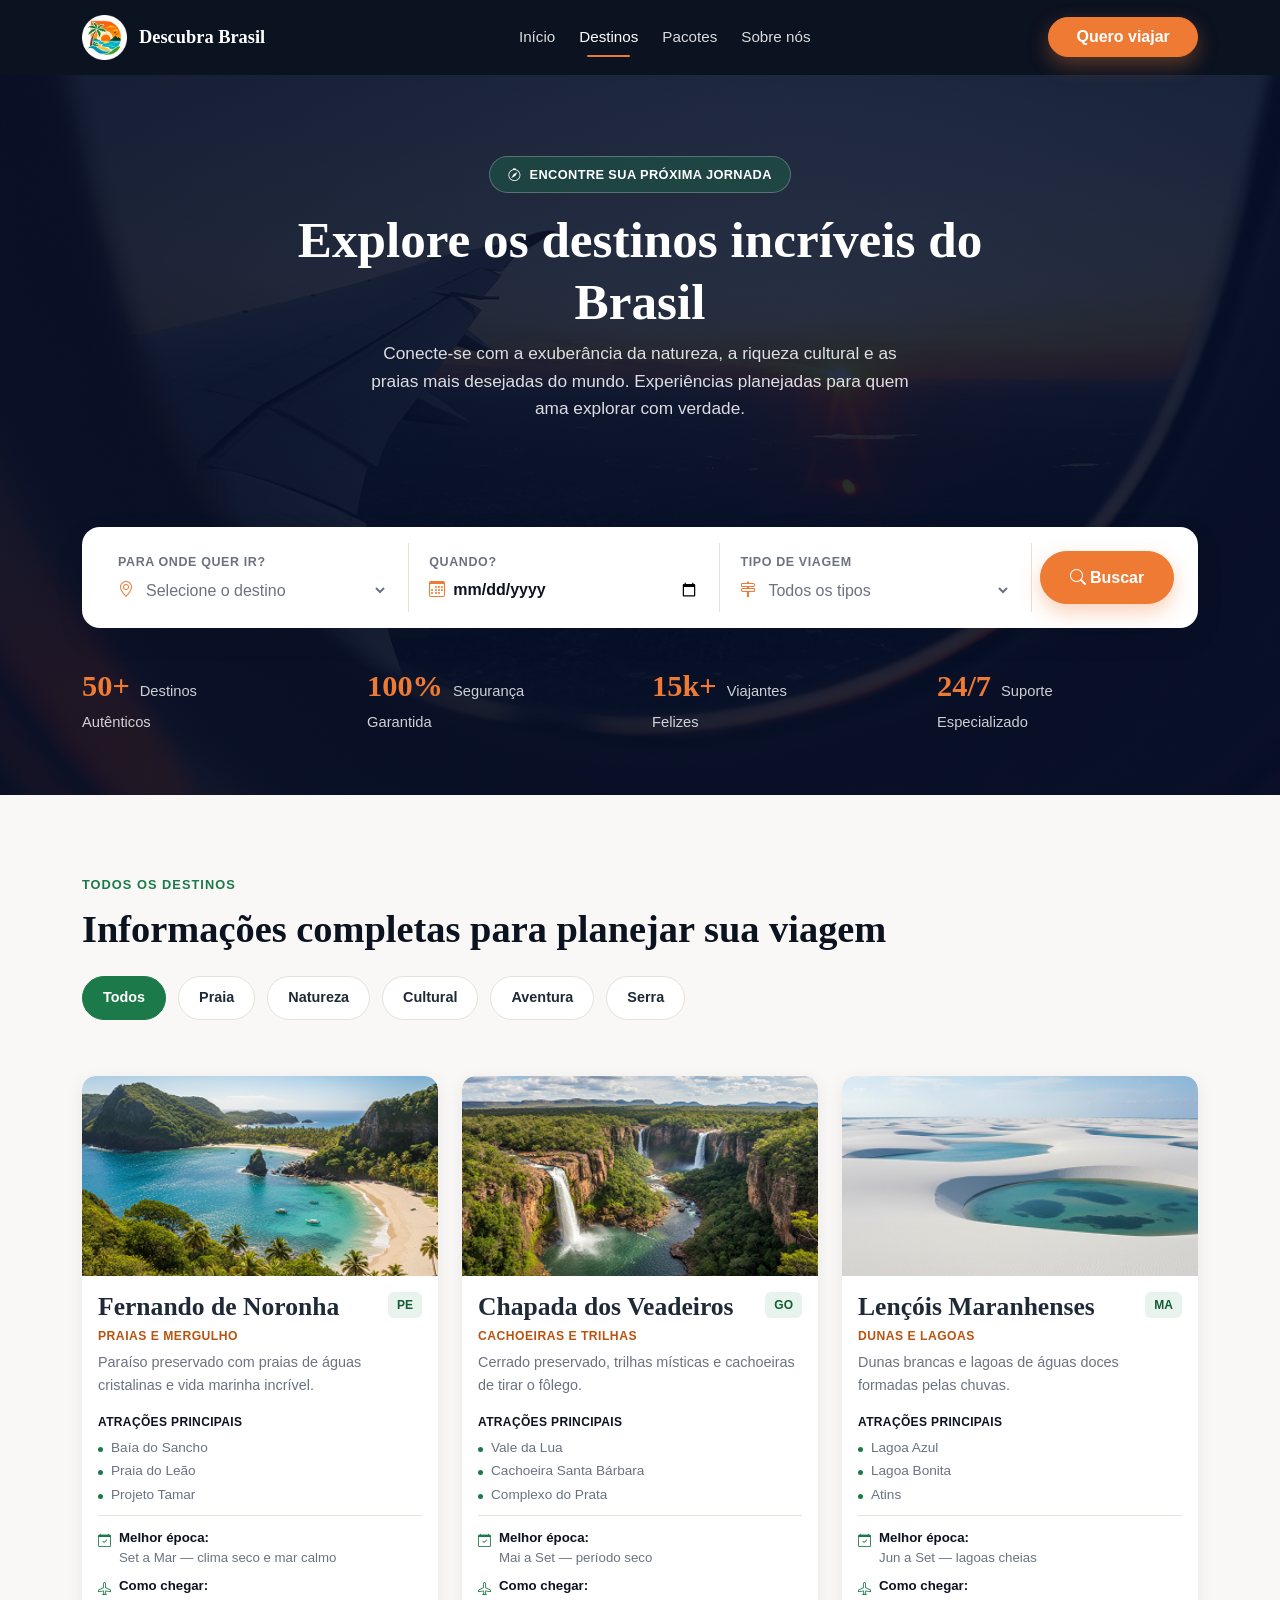
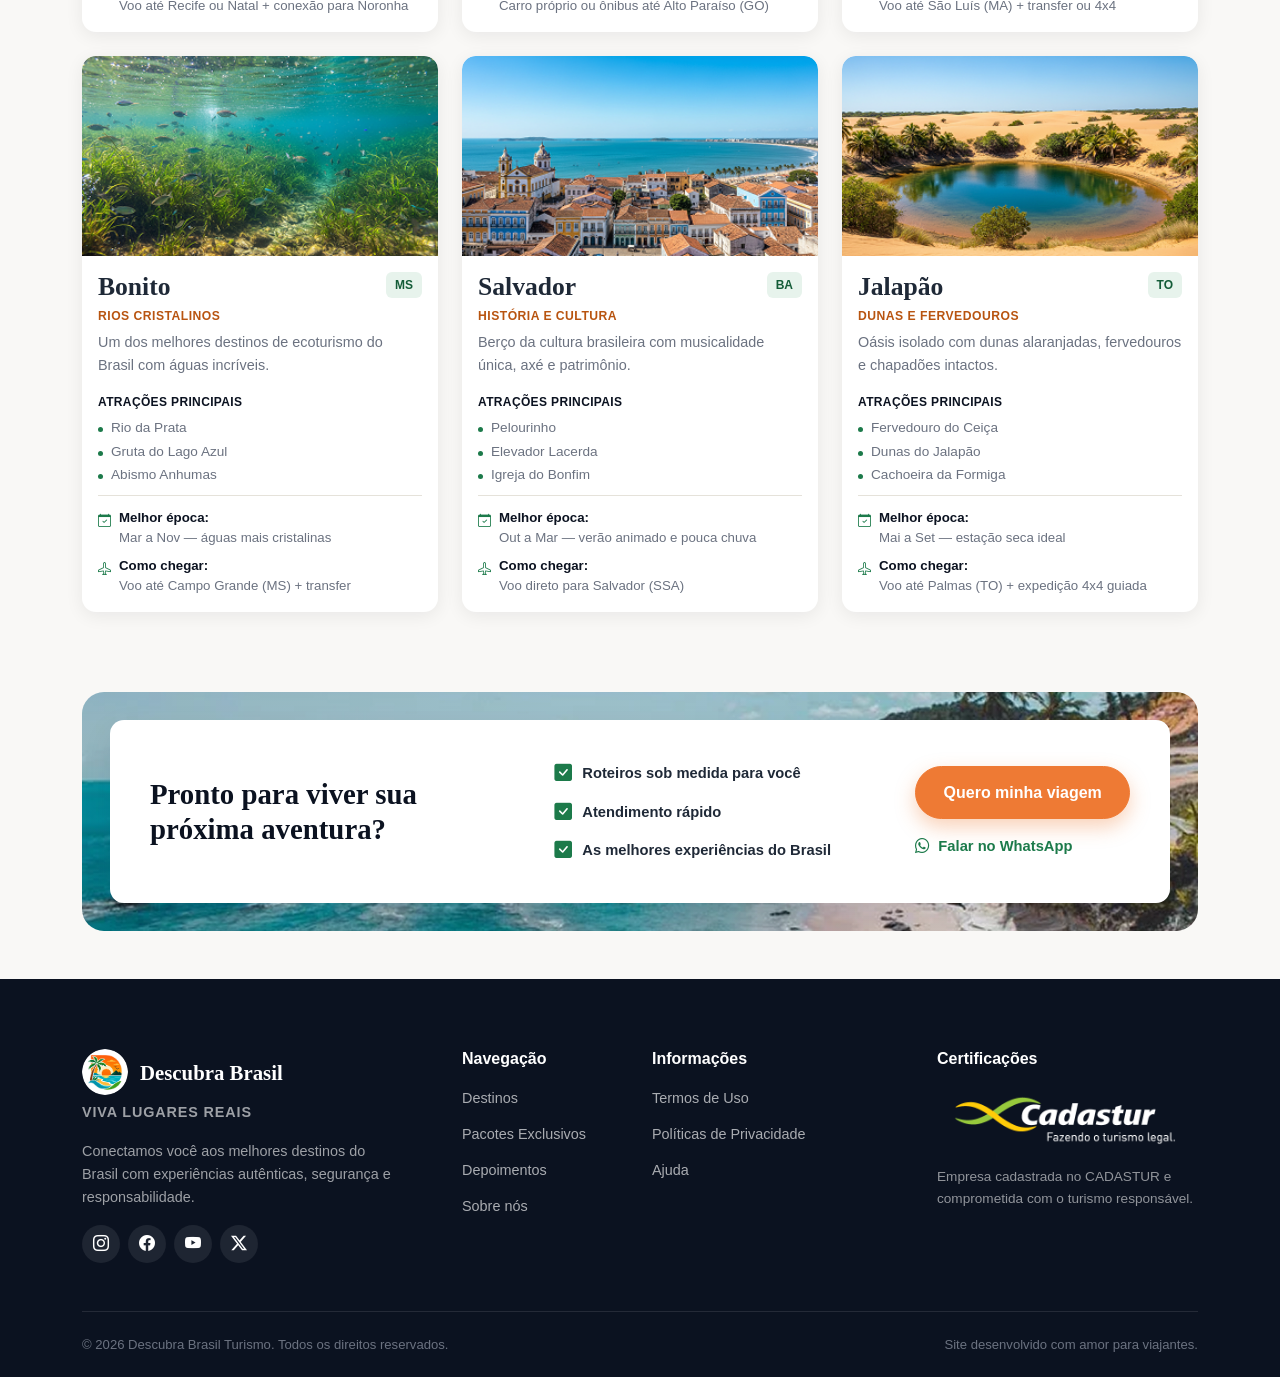
==== commit 79186f53: "Correção da quebra de página em dispositivos moveis" ====
--- a/destinos.html
+++ b/destinos.html
@@ -12,7 +12,7 @@
     <meta property="og:image" content="img/destinos/fundoHeroDestinos.png">
     <meta property="og:type" content="website">
     <meta property="og:locale" content="pt_BR">
-    <link rel="icon" href="img/geral/LogoAgencia.png" type="image/svg+xml">
+    <link rel="icon" href="img/geral/LogoAgencia.png" type="image/png">
     <link rel="preconnect" href="https://fonts.googleapis.com">
     <link href="https://fonts.googleapis.com/css2?family=Playfair+Display:wght@600;700&family=Inter:wght@400;500;600;700&family=Sacramento&display=swap" rel="stylesheet">
     <link rel="stylesheet" href="https://cdn.jsdelivr.net/npm/bootstrap@5.3.3/dist/css/bootstrap.min.css">
@@ -20,11 +20,12 @@
     <link rel="stylesheet" href="css/style.css">
 </head>
 <body>
-    <header class="sticky-top">
+
+    <header class="cabecalho">
         <nav class="navbar navbar-expand-lg navbar-dark navbar-descubra">
             <div class="container">
                 <a class="navbar-brand" href="index.html">
-                    <img src="img/geral/LogoAgencia.png" alt="Descubra Brasil - página inicial" width="46" height="46">
+                    <img src="img/geral/LogoAgencia.png" alt="" width="45" height="45">
                     <span>Descubra Brasil</span>
                 </a>
                 <button class="navbar-toggler" type="button" data-bs-toggle="collapse" data-bs-target="#navPrincipal"
@@ -45,9 +46,9 @@
         </nav>
     </header>
 
-    <main id="conteudo-principal">
-
-        <section class="hero" style="background-image: url('img/destinos/fundoHeroDestinos.png');">
+    <main id="conteudo-principal" tabindex="-1">
+
+        <section class="hero fundoD">
             <div class="container">
                 <div class="hero-conteudo centralizado">
                     <span class="selo-hero mb-3 d-inline-flex"><i class="bi bi-compass"></i> Encontre sua próxima
@@ -59,10 +60,10 @@
 
                 <form class="busca-hero row g-0 align-items-center p-3" role="search" aria-label="Buscar destino"
                     onsubmit="return false;">
-                    <div class="col-md-3 campo-busca">
+                    <div class="col-md-4 col-lg campo-busca">
                         <label for="busca-destino">Para onde quer ir?</label>
                         <div class="valor-campo"><i class="bi bi-geo-alt"></i>
-                            <select id="busca-destino" name="destino" class="form-select-plain">
+                            <select id="busca-destino" name="destino">
                                 <option value="">Selecione o destino</option>
                                 <option>Fernando de Noronha</option>
                                 <option>Chapada dos Veadeiros</option>
@@ -73,18 +74,17 @@
                             </select>
                         </div>
                     </div>
-                    <div class="col-md-3 campo-busca">
+                    <div class="col-md-4 col-lg campo-busca">
                         <label for="busca-data">Quando?</label>
                         <div class="valor-campo"><i class="bi bi-calendar3"></i>
-                            <input type="text" id="busca-data" name="data" placeholder="Escolha uma data"
-                                onfocus="(this.type='date')">
+                            <input type="date" id="busca-data" name="data">
                         </div>
                     </div>
-                    <div class="col-md-3 campo-busca">
+                    <div class="col-md-4 col-lg campo-busca">
                         <label for="busca-tipo">Tipo de viagem</label>
                         <div class="valor-campo"><i class="bi bi-signpost-2"></i>
                             <select id="busca-tipo" name="tipo">
-                                <option value="">Ecoturismo, Praia...</option>
+                                <option value="">Todos os tipos</option>
                                 <option>Ecoturismo</option>
                                 <option>Cultural</option>
                                 <option>Praia</option>
@@ -93,8 +93,9 @@
                             </select>
                         </div>
                     </div>
-                    <div class="col-md-3 p-2">
-                        <button type="submit" class="btn btn-primary w-100"><i class="bi bi-search"></i> Buscar</button>
+                    <div class="col-12 col-lg-auto p-2">
+                        <button type="submit" class="btn btn-primary btn-busca"><i class="bi bi-search"></i>
+                            Buscar</button>
                     </div>
                 </form>
 
@@ -148,10 +149,13 @@
                                     </ul>
                                 </div>
                                 <div class="info-pratica">
-                                    <div><i class="bi bi-calendar-check"></i><span><strong>Melhor época:</strong> Set a
-                                            Mar — clima seco e mar calmo</span></div>
-                                    <div><i class="bi bi-airplane"></i><span><strong>Como chegar:</strong> Voo até
-                                            Recife ou Natal + conexão para Noronha</span></div>
+                                    <div><i class="bi bi-calendar-check"></i>
+                                        <span><strong>Melhor época:</strong> Set a Mar — clima seco e mar calmo</span>
+                                    </div>
+
+                                    <div><i class="bi bi-airplane"></i>
+                                        <span><strong>Como chegar:</strong> Voo até Recife ou Natal + conexão para Noronha</span>
+                                    </div>
                                 </div>
                             </div>
                         </article>
@@ -179,10 +183,13 @@
                                     </ul>
                                 </div>
                                 <div class="info-pratica">
-                                    <div><i class="bi bi-calendar-check"></i><span><strong>Melhor época:</strong> Mai a
-                                            Set — período seco</span></div>
-                                    <div><i class="bi bi-airplane"></i><span><strong>Como chegar:</strong> Carro próprio
-                                            ou ônibus até Alto Paraíso (GO)</span></div>
+                                    <div><i class="bi bi-calendar-check"></i>
+                                        <span><strong>Melhor época:</strong> Mai a Set — período seco</span>
+                                    </div>
+                                    
+                                    <div><i class="bi bi-airplane"></i>
+                                        <span><strong>Como chegar:</strong> Carro próprio ou ônibus até Alto Paraíso (GO)</span>
+                                    </div>
                                 </div>
                             </div>
                         </article>
@@ -209,10 +216,13 @@
                                     </ul>
                                 </div>
                                 <div class="info-pratica">
-                                    <div><i class="bi bi-calendar-check"></i><span><strong>Melhor época:</strong> Jun a
-                                            Set — lagoas cheias</span></div>
-                                    <div><i class="bi bi-airplane"></i><span><strong>Como chegar:</strong> Voo até São
-                                            Luís (MA) + transfer ou 4x4</span></div>
+                                    <div><i class="bi bi-calendar-check"></i>
+                                        <span><strong>Melhor época:</strong> Jun a Set — lagoas cheias</span>
+                                    </div>
+
+                                    <div><i class="bi bi-airplane"></i>
+                                        <span><strong>Como chegar:</strong> Voo até São Luís (MA) + transfer ou 4x4</span>
+                                    </div>
                                 </div>
                             </div>
                         </article>
@@ -239,10 +249,8 @@
                                     </ul>
                                 </div>
                                 <div class="info-pratica">
-                                    <div><i class="bi bi-calendar-check"></i><span><strong>Melhor época:</strong> Mar a
-                                            Nov — águas mais cristalinas</span></div>
-                                    <div><i class="bi bi-airplane"></i><span><strong>Como chegar:</strong> Voo até Campo
-                                            Grande (MS) + transfer</span></div>
+                                    <div><i class="bi bi-calendar-check"></i><span><strong>Melhor época:</strong> Mar a Nov — águas mais cristalinas</span></div>
+                                    <div><i class="bi bi-airplane"></i><span><strong>Como chegar:</strong> Voo até Campo Grande (MS) + transfer</span></div>
                                 </div>
                             </div>
                         </article>
@@ -250,16 +258,14 @@
 
                     <div class="col-lg-4 col-md-6">
                         <article class="card card-destino" data-categoria="cultural">
-                            <img src="img/destinos/SalvadorD.png" class="card-img-top"
-                                alt="Casario colorido do Pelourinho, em Salvador" loading="lazy">
+                            <img src="img/destinos/SalvadorD.png" class="card-img-top" alt="Casario colorido do Pelourinho, em Salvador" loading="lazy">
                             <div class="card-body">
                                 <div class="d-flex justify-content-between align-items-start mb-1">
                                     <h3 class="card-title mb-0">Salvador</h3>
                                     <span class="uf">BA</span>
                                 </div>
                                 <span class="subtitulo-destino">História e cultura</span>
-                                <p class="descricao-destino">Berço da cultura brasileira com musicalidade única, axé e
-                                    patrimônio.</p>
+                                <p class="descricao-destino">Berço da cultura brasileira com musicalidade única, axé e patrimônio.</p>
                                 <div class="lista-atracoes">
                                     <p>Atrações principais</p>
                                     <ul>
@@ -269,10 +275,8 @@
                                     </ul>
                                 </div>
                                 <div class="info-pratica">
-                                    <div><i class="bi bi-calendar-check"></i><span><strong>Melhor época:</strong> Out a
-                                            Mar — verão animado e pouca chuva</span></div>
-                                    <div><i class="bi bi-airplane"></i><span><strong>Como chegar:</strong> Voo direto
-                                            para Salvador (SSA)</span></div>
+                                    <div><i class="bi bi-calendar-check"></i><span><strong>Melhor época:</strong> Out a Mar — verão animado e pouca chuva</span></div>
+                                    <div><i class="bi bi-airplane"></i><span><strong>Como chegar:</strong> Voo direto para Salvador (SSA)</span></div>
                                 </div>
                             </div>
                         </article>
@@ -312,40 +316,51 @@
         </section>
 
 
-        <section class="pb-5" aria-labelledby="titulo-cta-final-destinos">
+        <section class="pb-5" aria-labelledby="titulo-cta-final-sobre">
             <div class="container">
-                <div class="cta-final-caixa" style="background-image: url('img/home/PraiaFoooter.png');">
+                <div class="cta-final-caixa">
                     <div class="cta-final-painel d-flex align-items-center justify-content-between flex-wrap gap-4">
-                        <h2 id="titulo-cta-final-destinos" class="mb-0" style="font-size:1.8rem; max-width:320px;">
-                            Pronto para viver sua próxima aventura?</h2>
+
+                        <h2 id="titulo-cta-final-sobre" class="mb-0 cta-final-titulo">
+                            Pronto para viver sua próxima aventura?
+                        </h2>
+
                         <ul class="lista-check">
                             <li><i class="bi bi-check-square-fill"></i> Roteiros sob medida para você</li>
                             <li><i class="bi bi-check-square-fill"></i> Atendimento rápido</li>
                             <li><i class="bi bi-check-square-fill"></i> As melhores experiências do Brasil</li>
                         </ul>
-                        <div class="d-flex flex-column align-items-start gap-3">
+
+                        <div class="d-flex flex-column align-items-center align-items-md-start gap-3">
                             <a href="pacotes.html" class="btn btn-primary">Quero minha viagem</a>
-                            <a href="https://wa.me/5500000000000" class="link-whatsapp" target="_blank"
-                                rel="noopener"><i class="bi bi-whatsapp"></i> Falar no WhatsApp</a>
+
+                            <a href="https://wa.me/5500000000000" class="link-whatsapp" target="_blank" rel="noopener">
+                                <i class="bi bi-whatsapp"></i> Falar no WhatsApp
+                            </a>
                         </div>
+
                     </div>
                 </div>
             </div>
         </section>
     </main>
+
 
     <footer class="rodape">
         <div class="container">
             <div class="row gy-5 pb-5 rodape-grade">
-                <div class="col-lg-4 col-md-6 rodape-marca h-card">
-                    <a href="index.html" class="marca">
+
+                <div class="col-lg-4 col-md-6 rodape-marca h-card text-center text-lg-start">
+                    <a href="index.html" class="marca justify-content-center justify-content-lg-start">
                         <img src="img/geral/LogoAgencia.png" alt="">
                         <span class="nome-marca p-name">Descubra Brasil</span>
                     </a>
+
                     <p class="rodape-tagline">Viva lugares reais</p>
                     <p>Conectamos você aos melhores destinos do Brasil com experiências autênticas, segurança e
                         responsabilidade.</p>
-                    <div class="rodape-social d-flex gap-2">
+
+                    <div class="rodape-social d-flex justify-content-center justify-content-lg-start gap-2">
                         <a href="https://www.instagram.com/" aria-label="Descubra Brasil no Instagram"><i
                                 class="bi bi-instagram"></i></a>
                         <a href="https://www.facebook.com/?locale=pt_BR" aria-label="Descubra Brasil no Facebook"><i
@@ -357,7 +372,7 @@
                     </div>
                 </div>
 
-                <div class="col-lg-2 col-md-6">
+                <div class="col-lg-2 col-md-6 text-center text-lg-start">
                     <h3>Navegação</h3>
                     <nav aria-label="Navegação do rodapé">
                         <ul>
@@ -369,32 +384,34 @@
                     </nav>
                 </div>
 
-                <div class="col-lg-3 col-md-6">
+                <div class="col-lg-3 col-md-6 text-center text-lg-start">
                     <h3>Informações</h3>
                     <nav aria-label="Informações institucionais">
                         <ul>
-                            <li><a href="sobre.html" target="_blank">Termos de Uso</a></li>
-                            <li><a href="sobre.html" target="_blank">Políticas de Privacidade</a></li>
-                            <li><a href="sobre.html" target="_blank">Ajuda</a></li>
+                            <li><a href="sobre.html">Termos de Uso</a></li>
+                            <li><a href="sobre.html">Políticas de Privacidade</a></li>
+                            <li><a href="sobre.html">Ajuda</a></li>
                         </ul>
                     </nav>
                 </div>
 
-                <div class="col-lg-3 col-md-6 rodape-certificacao">
+                <div class="col-lg-3 col-md-6 rodape-certificacao text-center text-lg-start">
                     <h3>Certificações</h3>
-                    <div class="selo-cadastur" role="img" aria-label="Selo CADASTUR - Ministério do Turismo">
+                    <div class="selo-cadastur mx-auto mx-lg-0" role="img" aria-label="Selo CADASTUR - Ministério do Turismo">
                         <img src="img/geral/logoCadasturB.png" alt="Selo CADASTUR - Ministério do Turismo">
                     </div>
                     <p>Empresa cadastrada no CADASTUR e comprometida com o turismo responsável.</p>
                 </div>
-            </div>
-
-            <div class="rodape-inferior d-flex justify-content-between flex-wrap gap-2">
+
+            </div>
+
+            <div class="rodape-inferior d-flex justify-content-between align-items-center flex-wrap gap-2 text-center">
                 <p class="mb-0">&copy; 2026 Descubra Brasil Turismo. Todos os direitos reservados.</p>
                 <p class="mb-0">Site desenvolvido com amor para viajantes.</p>
             </div>
         </div>
     </footer>
+
 
     <script src="https://cdn.jsdelivr.net/npm/bootstrap@5.3.3/dist/js/bootstrap.bundle.min.js"></script>
     <script src="js/script.js"></script>
--- a/css/style.css
+++ b/css/style.css
@@ -6,6 +6,7 @@
     --cor-verde-fundo: #e7f3ec;
     --cor-laranja: #ee7a34;
     --cor-laranja-escuro: #d9631e;
+    --cor-laranja-texto: #b85410;
     --cor-branco: #ffffff;
     --cor-texto: #1f2937;
     --cor-texto-secundario: #6b7280;
@@ -48,7 +49,6 @@
     --bs-link-decoration: none;
 }
 
-
 * {
     margin: 0;
     padding: 0;
@@ -56,14 +56,15 @@
 }
  
 html {
-    scroll-behavior: smooth;
-}
- 
+    scroll-padding-top: 90px;
+}
+
 body {
     -webkit-font-smoothing: antialiased;
     font-family: var(--fonte-corpo);
     color: var(--cor-texto);
     background-color: var(--cor-fundo);
+    padding-top: 75px;
 }
  
 img {
@@ -81,6 +82,23 @@
 }
  
  
+:focus-visible {
+    outline: 2px solid var(--cor-verde);
+    outline-offset: 2px;
+}
+
+.navbar-descubra :focus-visible,
+.rodape :focus-visible,
+.hero :focus-visible {
+    outline-color: var(--cor-branco);
+}
+
+.hero .busca-hero :focus-visible {
+    outline-color: var(--cor-verde);
+}
+
+
+
 h1,h2,h3,h4,h5,h6 {
     font-family: var(--fonte-titulo);
     font-weight: 700;
@@ -127,7 +145,9 @@
     letter-spacing: 0.08em;
     text-transform: uppercase;
     font-size: 0.8rem;
-    margin-bottom: 25px;
+    font-family: var(--fonte-corpo);
+    line-height: 1.5;
+    margin-bottom: 12px;
 }
  
 .secao {
@@ -190,9 +210,12 @@
     --bs-btn-hover-border-color: var(--cor-verde);
 }
 
-.btn-sm-pill {
-    padding: 0.6rem 1.1rem;
-    font-size: 0.85rem;
+.cabecalho {
+    position: fixed;
+    top: 0;
+    left: 0;
+    right: 0;
+    z-index: 1030;
 }
 
 .navbar-descubra {
@@ -244,11 +267,12 @@
 }
 
 .nav-btn {
-    height: 40px !important;
+    height: 40px;
     display: flex;
     justify-content: center;
     align-items: center;
 }
+
 
 .hero {
     position: relative;
@@ -256,7 +280,36 @@
     background-color: var(--cor-azul);
     background-size: cover;
     background-position: center;
+    background-repeat: no-repeat;
+    min-height: 80vh;
+    display: flex;
+    align-items: center;
     overflow: hidden;
+}
+
+
+.hero-compacto {
+    min-height: 0;
+}
+
+.hero-compacto .hero-conteudo {
+    padding: 56px 0;
+}
+
+.fundoI {
+    background-image: url('../img/home/imgHero.png');
+}
+
+.fundoD{
+    background-image: url('../img/destinos/fundoHeroDestinos.png');
+}
+
+.fundoP {
+    background-image: url('../img/pacotes/pacotesHero.png');
+}
+
+.fundoS{
+    background-image: url('../img/sobre/sobreHero.png');
 }
 
 .hero::before {
@@ -272,9 +325,10 @@
 .hero-conteudo {
     position: relative;
     z-index: 2;
-    padding: 110px 0 90px;
+    padding: 80px 0;
     max-width: 700px;
 }
+
 
 .hero-conteudo.centralizado {
     max-width: 760px;
@@ -322,17 +376,48 @@
 
 .campo-busca {
     padding: 10px 20px;
-    border-right: 1px solid var(--cor-borda);
-}
-
-.campo-busca:last-of-type,
-.campo-busca.sem-borda {
-    border-right: none;
+    border-bottom: 1px solid var(--cor-borda);
+}
+
+.campo-busca:focus-within {
+    outline: 2px solid var(--cor-verde);
+    outline-offset: -2px;
+    border-radius: var(--bs-border-radius);
+}
+
+@media (min-width: 768px) {
+    .campo-busca {
+        border-bottom: none;
+        border-right: 1px solid var(--cor-borda);
+    }
+
+    .campo-busca:nth-child(3) {
+        border-right: none;
+    }
+}
+
+@media (min-width: 992px) {
+    .campo-busca:nth-child(3) {
+        border-right: 1px solid var(--cor-borda);
+    }
+}
+
+.btn-busca {
+    width: 100%;
+    white-space: nowrap;
+}
+
+@media (min-width: 992px) {
+    .btn-busca {
+        width: auto;
+        padding-left: 1.8rem;
+        padding-right: 1.8rem;
+    }
 }
 
 .campo-busca label {
     display: block;
-    font-size: 0.72rem;
+    font-size: 0.78rem;
     font-weight: 700;
     letter-spacing: 0.05em;
     text-transform: uppercase;
@@ -366,6 +451,17 @@
     outline: none;
 }
 
+.campo-busca select option {
+    color: var(--cor-azul);
+    font-weight: 600;
+}
+
+.campo-busca select option[value=""],
+.campo-busca select:has(option[value=""]:checked) {
+    color: var(--cor-texto-secundario);
+    font-weight: 400;
+}
+
 .estatisticas-hero {
     position: relative;
     z-index: 2;
@@ -398,15 +494,10 @@
     color: var(--cor-branco);
 }
 
-.badge-flutuante {
-    margin-top: -34px;
-    position: relative;
-    z-index: 2;
-}
-
 .card-pacote {
     border: none;
     border-radius: var(--bs-border-radius);
+    background-color: var(--cor-branco);
     overflow: hidden;
     box-shadow: var(--sombra-card);
     transition: transform var(--transicao), box-shadow var(--transicao);
@@ -460,14 +551,14 @@
 
 .preco-a-partir span {
     display: block;
-    font-size: 0.68rem;
+    font-size: 0.72rem;
     color: var(--cor-texto-secundario);
     text-transform: uppercase;
     letter-spacing: 0.03em;
 }
 
 .preco-a-partir strong {
-    color: var(--cor-laranja);
+    color: var(--cor-laranja-texto);
     font-family: var(--fonte-titulo);
     font-size: 1.3rem;
 }
@@ -477,7 +568,7 @@
     font-size: 0.85rem;
 }
 
-/* BARRA DE BENEFÍCIOS */
+
 .barra-beneficios {
     background-color: var(--cor-azul);
     padding: 56px 0;
@@ -515,6 +606,24 @@
     margin-bottom: 0;
 }
 
+.barra-beneficios-clara {
+    background-color: var(--cor-fundo-creme);
+}
+
+.barra-beneficios-clara .icone-beneficio {
+    background: var(--cor-verde-fundo);
+    border-color: var(--cor-verde);
+    color: var(--cor-verde);
+}
+
+.barra-beneficios-clara .item-beneficio h3 {
+    color: var(--cor-azul);
+}
+
+.barra-beneficios-clara .item-beneficio p {
+    color: var(--cor-texto-secundario);
+}
+
 .secao-categorias {
     background-color: var(--cor-fundo-creme);
 }
@@ -524,6 +633,7 @@
     border-radius: var(--bs-border-radius);
     padding: 30px 22px;
     text-align: center;
+    background-color: var(--cor-branco);
     box-shadow: var(--sombra-card);
     transition: transform var(--transicao), box-shadow var(--transicao);
     height: 100%;
@@ -535,13 +645,6 @@
     transform: translateY(-5px);
     box-shadow: 0 16px 30px rgba(11, 18, 32, 0.12);
     color: inherit;
-}
-
-.card-categoria i {
-    font-size: 2rem;
-    color: var(--cor-verde);
-    margin-bottom: 16px;
-    display: inline-block;
 }
 
 .card-categoria img {
@@ -597,12 +700,16 @@
 }
 
 .carousel-depoimento .carousel-indicators [data-bs-target] {
-    width: 10px;
-    height: 10px;
+    box-sizing: content-box;
+    width: 12px;
+    height: 12px;
+    padding: 6px;
+    margin: 0 1px;
+    border: 0;
     border-radius: 50%;
-    background-color: var(--cor-borda);
+    background-color: #757c89;
+    background-clip: content-box;
     opacity: 1;
-    border: none;
 }
 
 .carousel-depoimento .carousel-indicators .active {
@@ -611,6 +718,8 @@
 }
 
 .card-depoimento {
+    position: relative;
+    background-color: var(--cor-branco);
     border: 1px solid var(--cor-borda);
     border-radius: var(--bs-border-radius);
     padding: 26px;
@@ -618,6 +727,18 @@
     height: 100%;
 }
 
+.card-depoimento::after {
+    content: "\201D" / "";
+    position: absolute;
+    top: 14px;
+    right: 22px;
+    font-family: var(--fonte-titulo);
+    font-size: 4rem;
+    line-height: 1;
+    color: var(--cor-laranja);
+    opacity: 0.3;
+}
+
 .autor-depoimento img {
     width: 46px;
     height: 46px;
@@ -654,8 +775,14 @@
     position: relative;
     border-radius: var(--bs-border-radius-xl);
     overflow: hidden;
+    background-image: url('../img/home/PraiaFoooter.png');
     background-size: cover;
     background-position: center;
+}
+
+.cta-final-titulo {
+    font-size: 1.8rem;
+    max-width: 320px;
 }
 
 .cta-final-caixa::before {
@@ -914,6 +1041,12 @@
     box-shadow: none;
 }
 
+.pagination .page-link:focus-visible {
+    z-index: 3;
+    outline: 2px solid var(--cor-verde);
+    outline-offset: 2px;
+}
+
 .selo-cadastur {
     display: inline-flex;
     align-items: center;
@@ -927,11 +1060,6 @@
     font-size: 0.95rem;
 }
 
-.selo-cadastur i {
-    color: var(--cor-laranja);
-    font-size: 1.1rem;
-}
-
 .selo-cadastur img {
     height: 50px;
     width: auto;
@@ -949,118 +1077,6 @@
     font-size: 0.82rem;
     color: rgba(255, 255, 255, 0.5);
 }
-.form-label {
-    font-weight: 700;
-    font-size: 0.85rem;
-    color: var(--cor-azul);
-}
-
-.form-control,
-.form-select {
-    border: 1.5px solid var(--cor-borda);
-    border-radius: var(--bs-border-radius-sm);
-    background-color: var(--cor-fundo);
-    color: var(--cor-texto);
-    padding: 0.7rem 1rem;
-}
-
-.form-check-input {
-    width: 1.1em;
-    height: 1.1em;
-    margin-top: 0.2em;
-    border-color: var(--cor-borda);
-}
-
-.form-check-input:checked {
-    background-color: var(--cor-verde);
-    border-color: var(--cor-verde);
-}
-
-.form-check-label {
-    font-size: 0.9rem;
-    color: var(--cor-texto);
-}
-
-.form-range::-webkit-slider-thumb {
-    background-color: var(--cor-verde);
-}
-
-.form-range::-moz-range-thumb {
-    background-color: var(--cor-verde);
-}
-
-.form-range::-webkit-slider-runnable-track {
-    background-color: var(--cor-borda);
-}
-
-.nota-formulario {
-    display: flex;
-    align-items: center;
-    gap: 8px;
-    color: var(--cor-texto-secundario);
-    font-size: 0.82rem;
-    justify-content: center;
-}
-
-.alert-success {
-    background-color: var(--cor-verde-fundo);
-    color: var(--cor-verde-escuro);
-    border: 1px solid var(--cor-verde);
-    font-weight: 600;
-}
-
-.invalid-feedback {
-    font-size: 0.8rem;
-}
-
-.breadcrumb {
-    font-size: 0.85rem;
-}
-
-.breadcrumb-item a {
-    color: var(--cor-texto-secundario);
-}
-
-.breadcrumb-item a:hover {
-    color: var(--cor-verde);
-}
-
-.breadcrumb-item.active {
-    color: var(--cor-verde);
-    font-weight: 600;
-}
-
-.breadcrumb-item+.breadcrumb-item::before {
-    color: var(--cor-texto-secundario);
-}
-
-.pagination .page-link {
-    width: 38px;
-    height: 38px;
-    display: flex;
-    align-items: center;
-    justify-content: center;
-    color: var(--cor-azul);
-    border: 1px solid var(--cor-borda);
-    font-weight: 600;
-    padding: 0;
-}
-
-.pagination .page-item.active .page-link {
-    background-color: var(--cor-verde);
-    border-color: var(--cor-verde);
-    color: var(--cor-branco);
-}
-
-.pagination .page-link:hover {
-    border-color: var(--cor-verde);
-    color: var(--cor-verde);
-}
-
-.pagination .page-link:focus {
-    box-shadow: none;
-}
-
 .filtros-pilula {
     display: flex;
     gap: 12px;
@@ -1109,8 +1125,18 @@
     border-color: var(--cor-verde);
 }
 
+.seletor-ordenacao:focus-within {
+    border-color: var(--cor-verde);
+    outline: 2px solid var(--cor-verde);
+    outline-offset: 2px;
+}
+
+.seletor-ordenacao select.form-select:focus {
+    box-shadow: none;
+}
+
 .seletor-ordenacao select.form-select {
-    padding: 0 1.5rem 0 0 !important;
+    padding: 0 1.5rem 0 0;
     background-position: right 0.1rem center;
     color: var(--cor-azul);
     cursor: pointer;
@@ -1124,6 +1150,7 @@
 
 .card-destino {
     border: none;
+    background-color: var(--cor-branco);
     border-radius: var(--bs-border-radius);
     overflow: hidden;
     box-shadow: var(--sombra-card);
@@ -1144,7 +1171,7 @@
 .uf {
     background-color: var(--cor-verde-fundo);
     color: var(--cor-verde-escuro);
-    font-size: 0.72rem;
+    font-size: 0.75rem;
     font-weight: 700;
     padding: 4px 9px;
     border-radius: 6px;
@@ -1152,7 +1179,7 @@
 }
 
 .subtitulo-destino {
-    color: var(--cor-laranja);
+    color: var(--cor-laranja-texto);
     font-weight: 700;
     font-size: 0.76rem;
     letter-spacing: 0.04em;
@@ -1275,6 +1302,11 @@
     box-shadow: none;
 }
 
+.accordion-filtros .accordion-button:focus-visible {
+    outline: 2px solid var(--cor-verde);
+    outline-offset: -2px;
+}
+
 .accordion-filtros .accordion-button::after {
     filter: hue-rotate(90deg) saturate(0) brightness(0.6);
 }
@@ -1296,7 +1328,7 @@
 }
 
 .faixa-personalizado {
-    background-color: var(--cor-fundo-creme);
+    background-color: rgb(238, 233, 219);
     border-radius: var(--bs-border-radius);
     padding: 40px;
 }
@@ -1335,6 +1367,10 @@
     min-height: 140px;
     display: block;
     width: 100%;
+}
+
+.btn-filtros-mobile {
+    background-color: var(--cor-branco);
 }
 
 .miniaturas-galeria img {
@@ -1568,6 +1604,7 @@
 
 .caixa-duvidas p {
     font-size: 0.88rem;
+    color: var(--cor-texto);
     margin-bottom: 10px;
 }
 
@@ -1580,72 +1617,72 @@
     font-size: 0.9rem;
 }
 
-/* Tabela de condições (inclusos / não inclusos) */
-.tabela-condicoes-wrap {
+/* Condições do pacote (incluso / não incluso) */
+.condicoes-pacote {
     border: 1px solid var(--cor-borda);
     border-radius: var(--bs-border-radius);
     overflow: hidden;
-    overflow-x: auto;
     box-shadow: var(--sombra-card);
     background-color: var(--cor-branco);
 }
 
-.tabela-condicoes {
-    width: 100%;
-    min-width: 480px;
-    border-collapse: collapse;
-}
-
-.tabela-condicoes thead th {
-    text-align: left;
+.condicoes-col + .condicoes-col {
+    border-top: 1px solid var(--cor-borda);
+}
+
+@media (min-width: 768px) {
+    .condicoes-col + .condicoes-col {
+        border-top: none;
+        border-left: 1px solid var(--cor-borda);
+    }
+}
+
+.condicoes-col .titulo-coluna {
+    display: flex;
+    align-items: center;
+    gap: 10px;
+    margin: 0;
     padding: 20px 26px;
-    font-weight: 700;
-}
-
-.tabela-condicoes thead th:first-child {
-    background-color: var(--cor-verde-fundo);
-    border-right: 1px solid var(--cor-borda);
-}
-
-.tabela-condicoes thead th:last-child {
-    background-color: #fdeceb;
-}
-
-.titulo-coluna {
-    display: flex;
-    align-items: center;
-    gap: 10px;
     font-family: var(--fonte-corpo);
     font-size: 1.05rem;
     color: var(--cor-azul);
 }
 
-.tabela-condicoes tbody td {
+.condicoes-incluso .titulo-coluna {
+    background-color: var(--cor-verde-fundo);
+}
+
+.condicoes-nao-incluso .titulo-coluna {
+    background-color: #fdeceb;
+}
+
+.lista-condicoes {
+    list-style: none;
+    padding: 0;
+    margin: 0;
+}
+
+.lista-condicoes li {
+    display: flex;
+    align-items: flex-start;
+    gap: 10px;
     padding: 12px 26px;
     font-size: 0.92rem;
     color: var(--cor-texto);
     border-top: 1px dashed var(--cor-borda);
-    vertical-align: middle;
-}
-
-.tabela-condicoes tbody td:first-child {
-    border-right: 1px solid var(--cor-borda);
-}
-
-.tabela-condicoes tbody tr:first-child td {
+}
+
+.lista-condicoes li:first-child {
     border-top: none;
 }
 
-/* zebra striping nas linhas pares */
-.tabela-condicoes tbody tr:nth-child(even) {
+.lista-condicoes li:nth-child(even) {
     background-color: var(--cor-fundo);
 }
 
-.tabela-condicoes tbody .pontinho-verde,
-.tabela-condicoes tbody .pontinho-vermelho {
-    display: inline-block;
-    vertical-align: middle;
-    margin-right: 10px;
+.lista-condicoes .pontinho-verde,
+.lista-condicoes .pontinho-vermelho {
+    margin-top: 0.55em;
 }
 
 .icone-check-circulo,
@@ -1702,13 +1739,6 @@
 
 .item-valor {
     text-align: center;
-}
-
-.item-valor i {
-    font-size: 1.9rem;
-    color: var(--cor-verde);
-    margin-bottom: 14px;
-    display: inline-block;
 }
 
 .item-valor img {
@@ -1772,7 +1802,6 @@
     right: 0;
 }
 
-/* Media queries responsivas */
 @media (max-width: 991.98px) {
 
     .navbar-descubra .navbar-collapse {
@@ -1796,21 +1825,11 @@
     }
 
     .campo-busca {
-        border-right: none;
-        border-bottom: 1px solid var(--cor-borda);
-        padding: 14px 20px;
-    }
-
-    .campo-busca:last-of-type {
-        border-bottom: none;
+        padding: 14px 16px;
     }
 
     .estatisticas-hero .col-6 {
         margin-bottom: 18px;
-    }
-
-    .rodape-grade>div {
-        margin-bottom: 30px;
     }
 
     .sidebar-filtros {
@@ -1822,6 +1841,25 @@
         position: static;
         margin-top: 24px;
     }
+
+    .rodape-marca,
+    .rodape-certificacao {
+        display: flex;
+        flex-direction: column;
+        align-items: center;
+    }
+
+    .rodape-marca > p {
+        max-width: 320px;
+    }
+
+    .rodape-inferior {
+        justify-content: center !important;
+    }
+
+    .rodape-inferior p {
+        width: 100%;
+    }
 }
 
 @media (max-width: 767.98px) {
@@ -1854,12 +1892,6 @@
 
     h2 {
         font-size: 1.6rem;
-    }
-
-    .cta-final-acoes .btn,
-    .cta-final-acoes .link-whatsapp {
-        width: 100%;
-        justify-content: center;
     }
 
     .numero-dia {
@@ -1868,8 +1900,16 @@
         font-size: 0.85rem;
     }
 
+    .galeria-principal .foto-grande {
+        height: auto;
+        min-height: 0;
+        aspect-ratio: 4 / 3;
+    }
+
     .miniaturas-galeria button {
-        min-height: 80px;
+        height: auto;
+        min-height: 0;
+        aspect-ratio: 1 / 1;
     }
 }
 
@@ -1885,8 +1925,11 @@
         font-size: 2rem;
     }
 
-    .tabela-condicoes thead th,
-    .tabela-condicoes tbody td {
-        padding: 14px 16px;
-    }
-}
+    .condicoes-col .titulo-coluna {
+        padding: 16px;
+    }
+
+    .lista-condicoes li {
+        padding: 12px 16px;
+    }
+}
